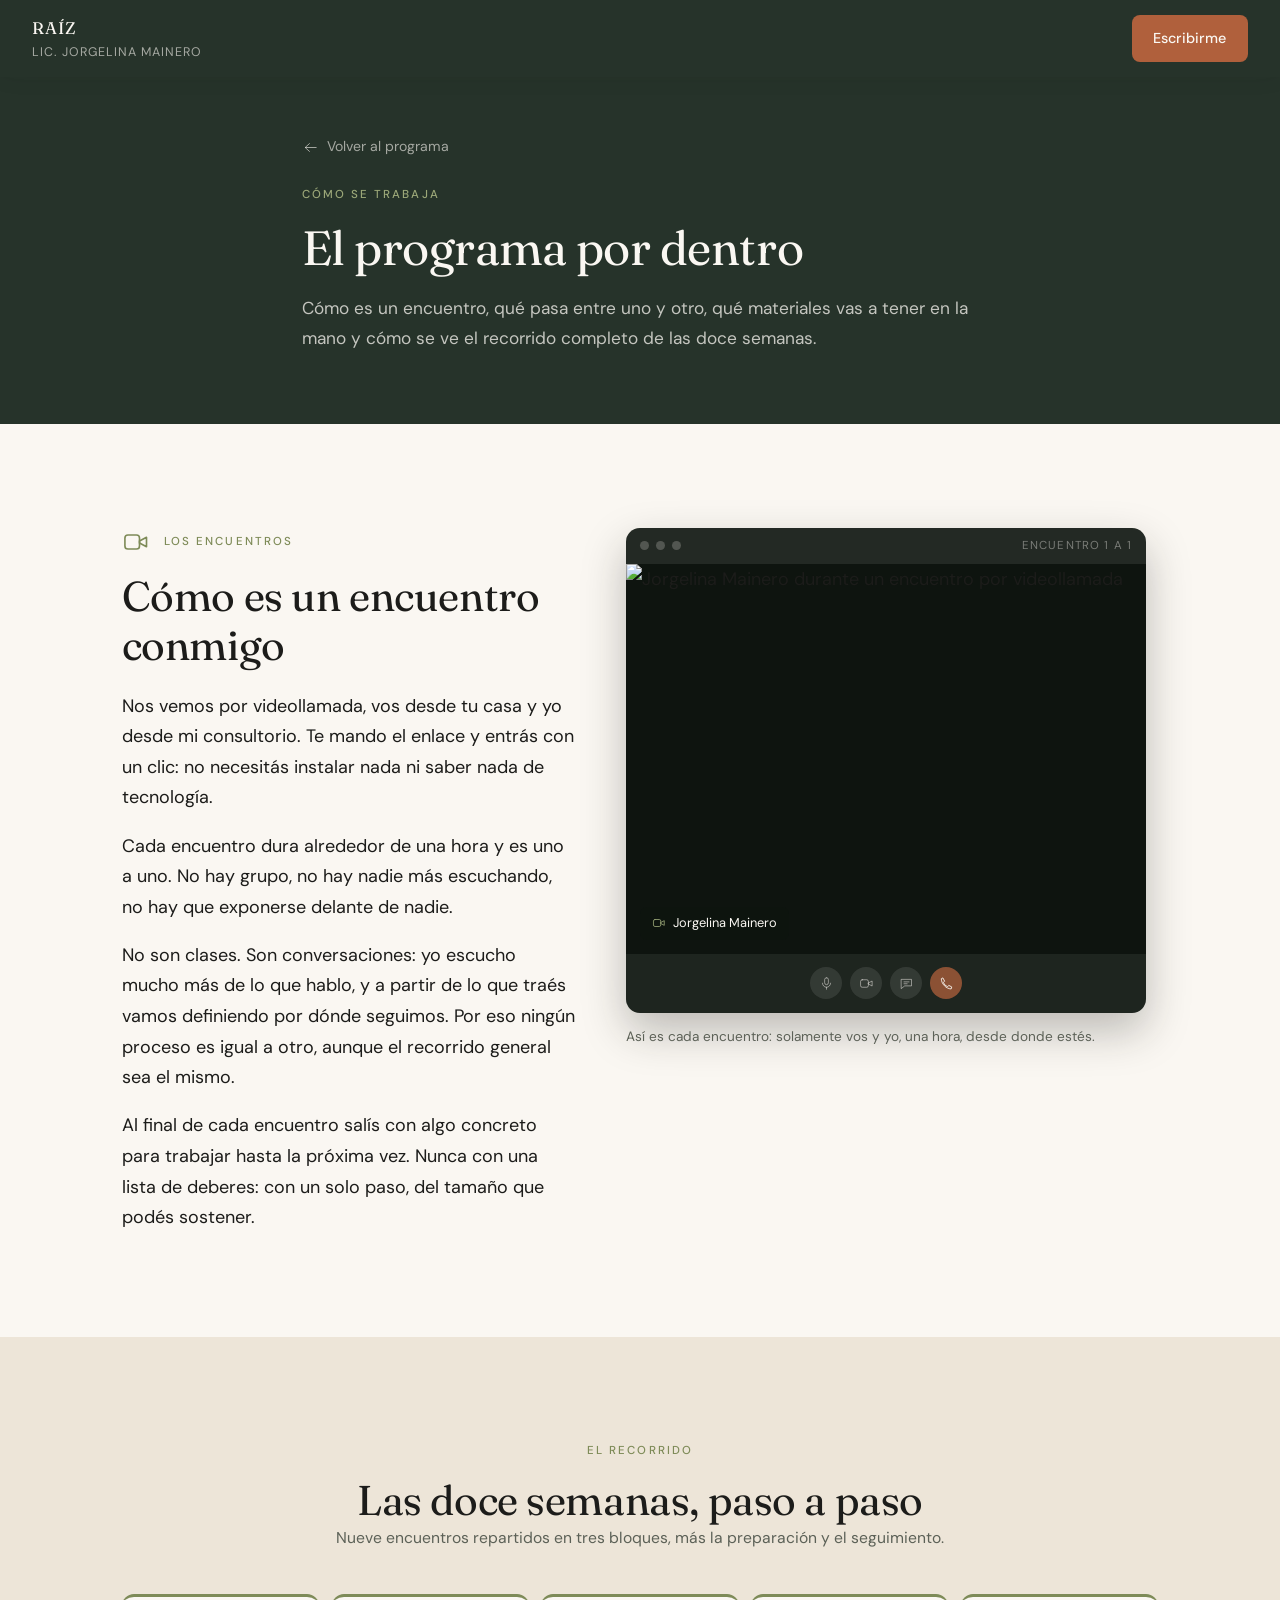
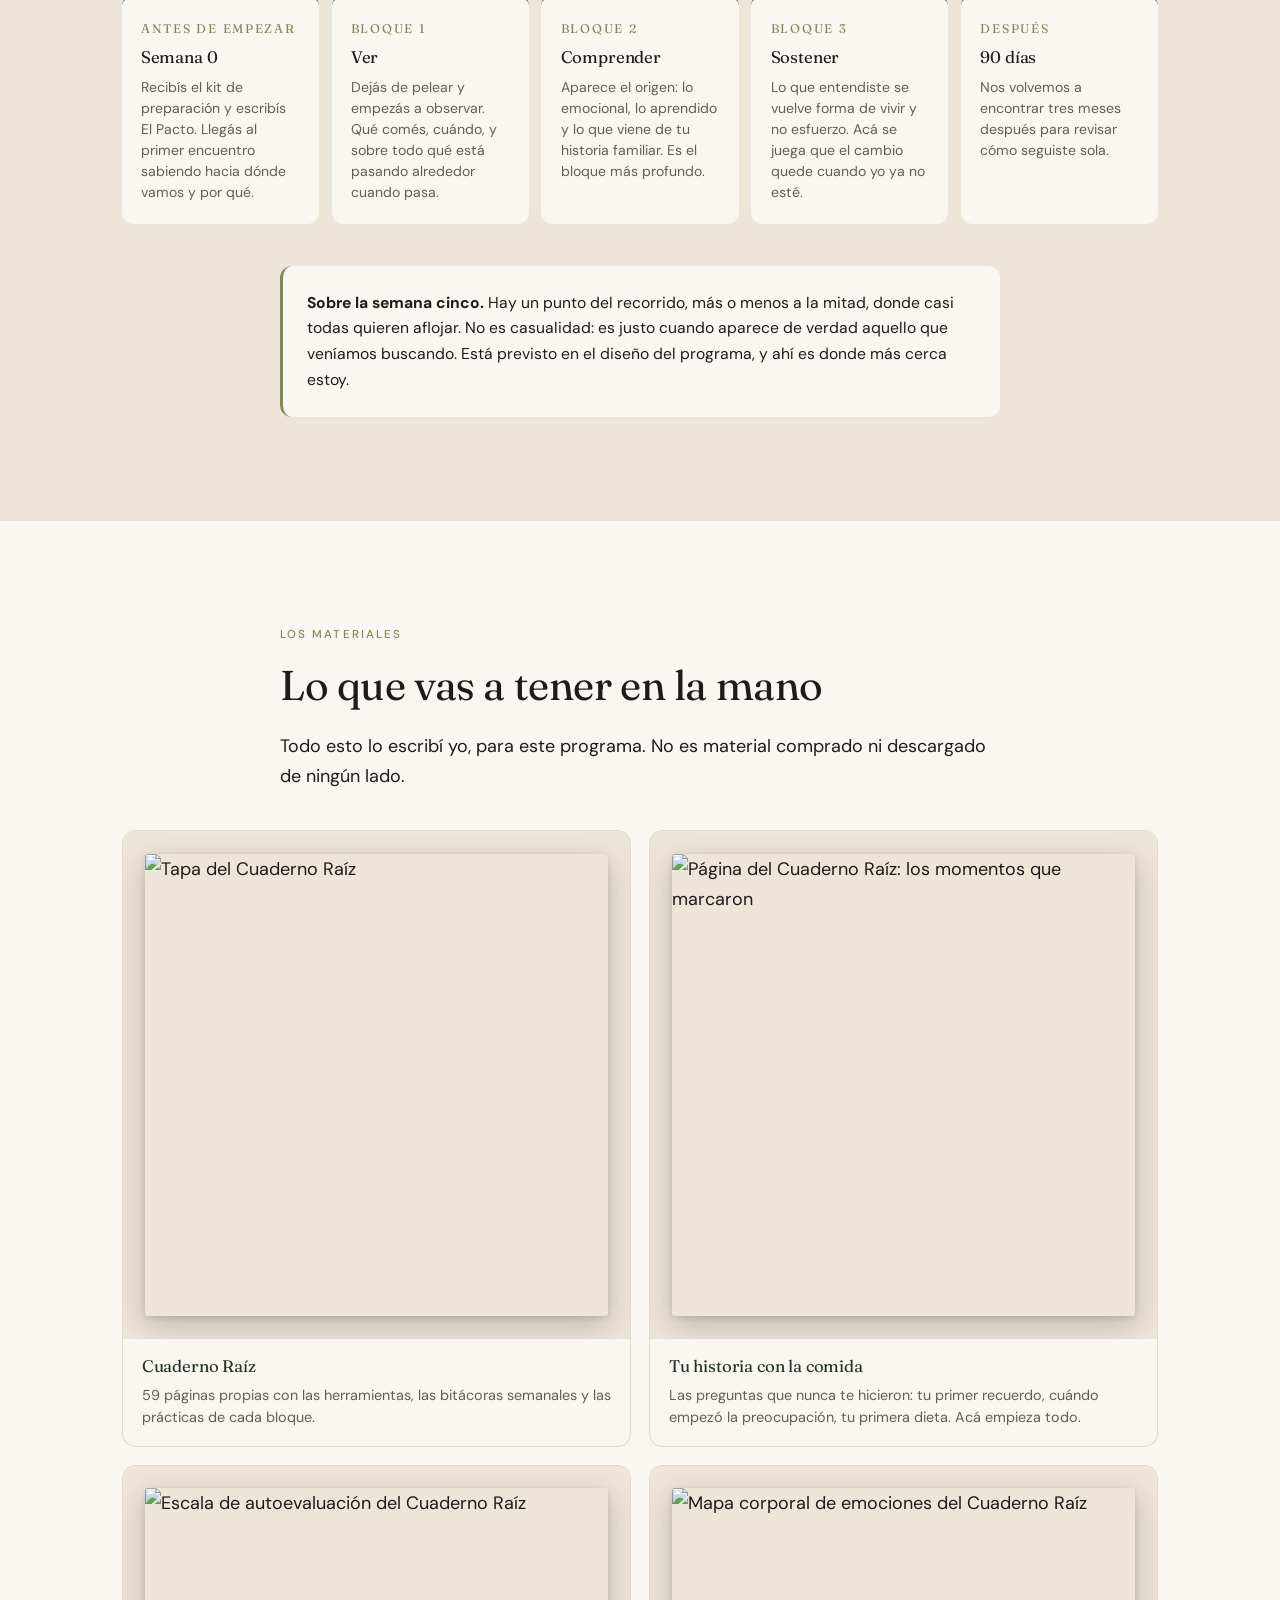
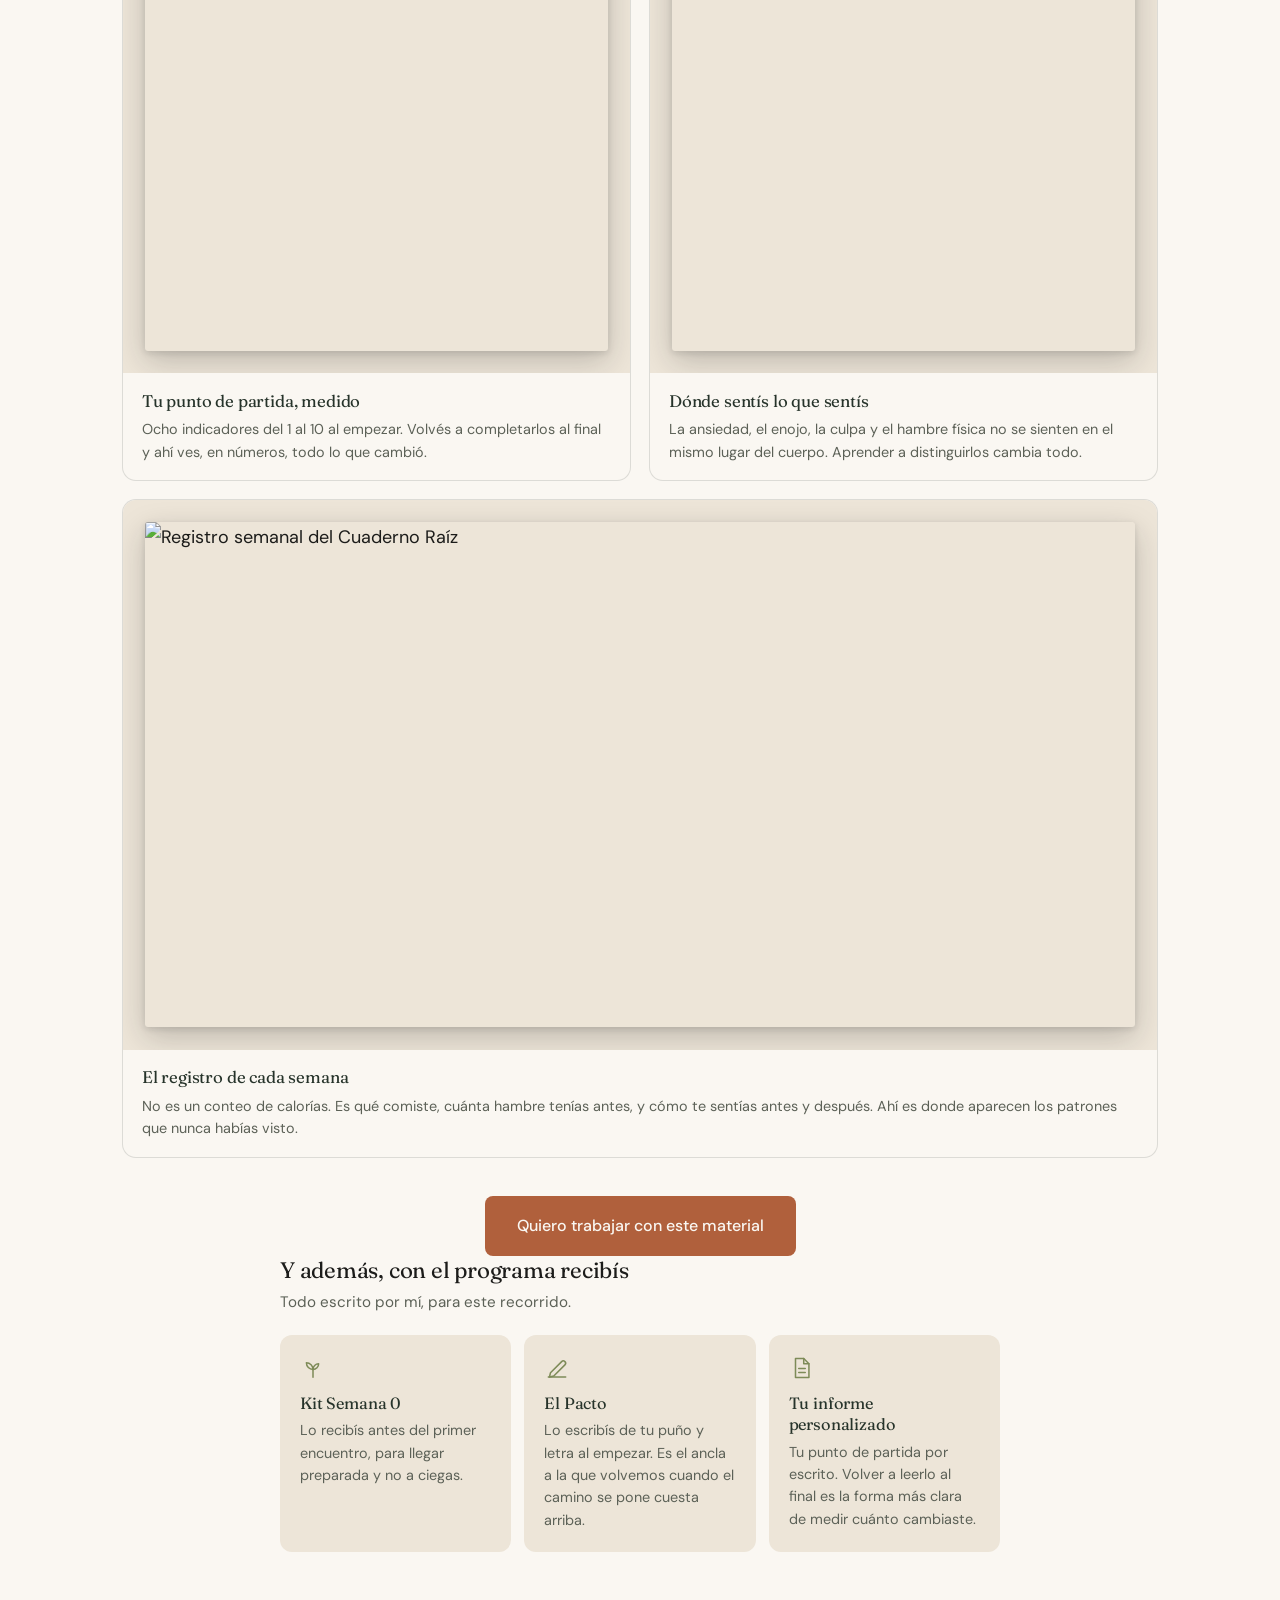
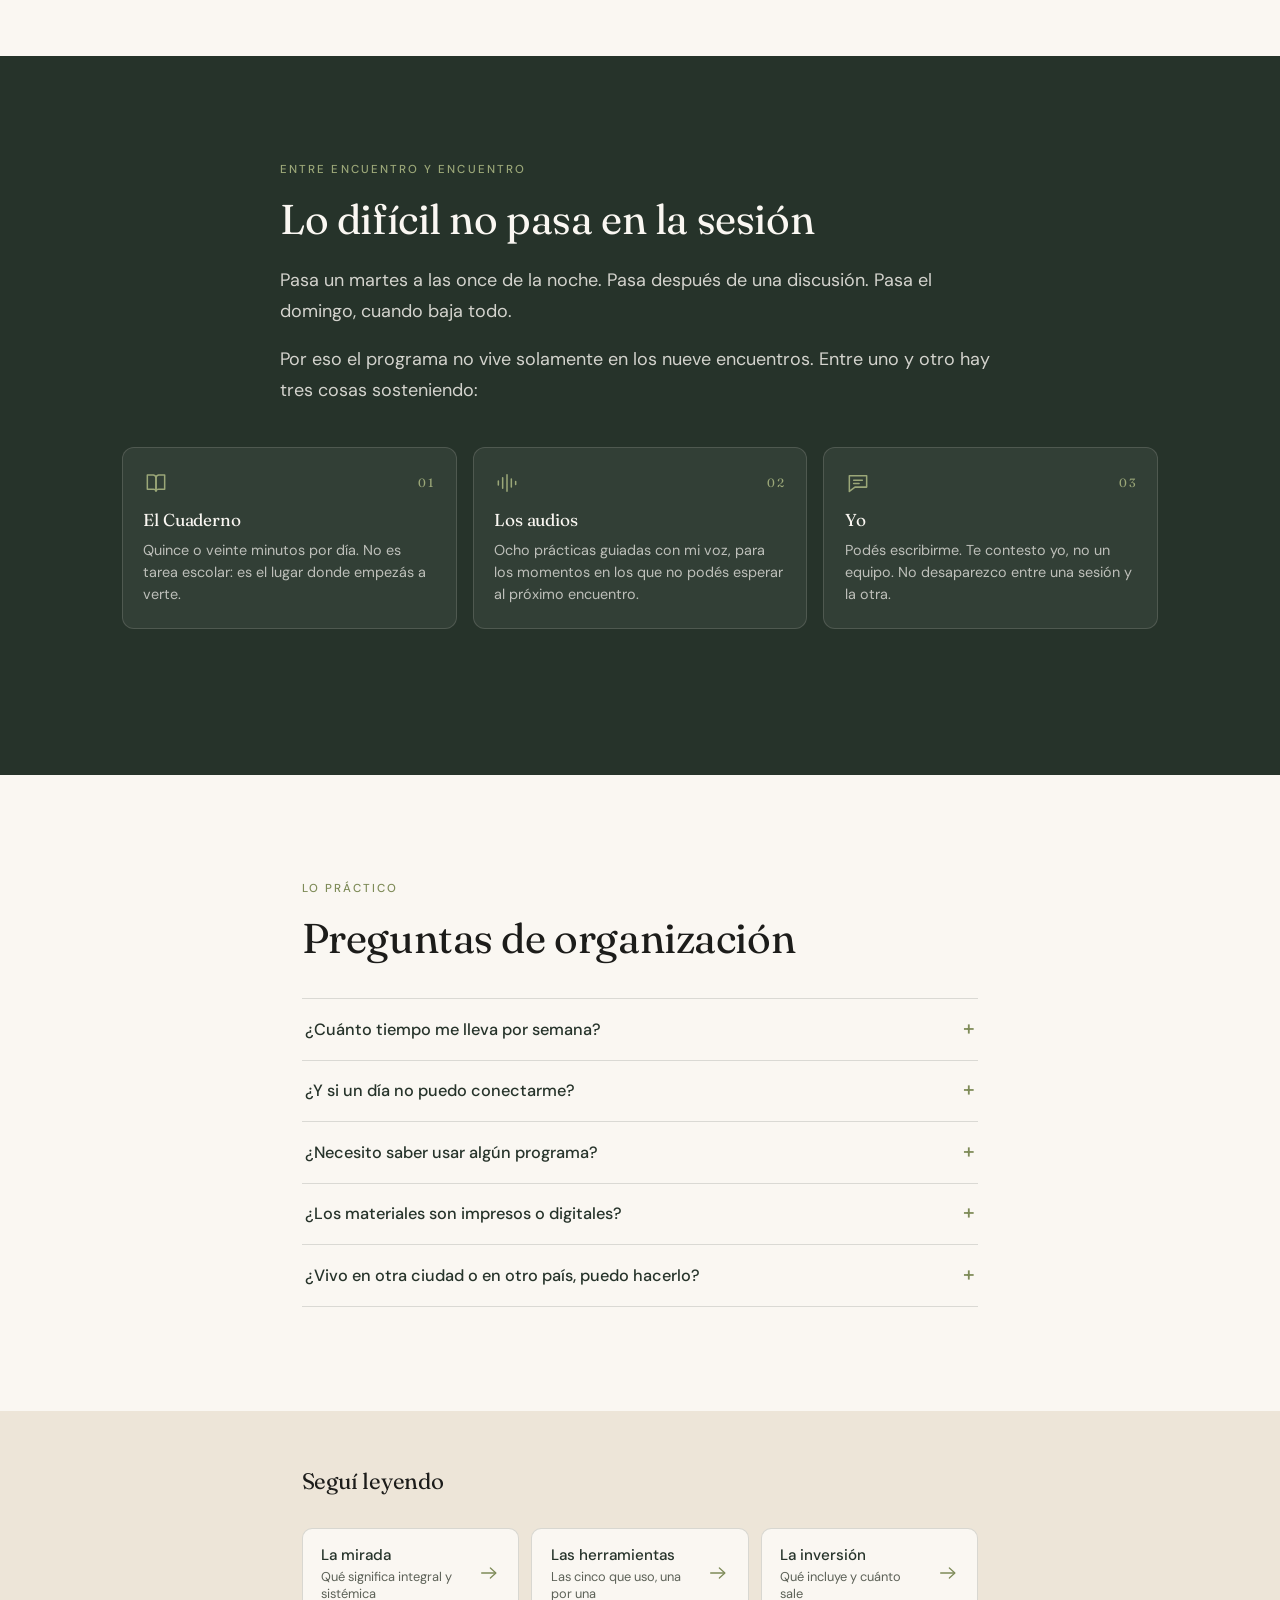
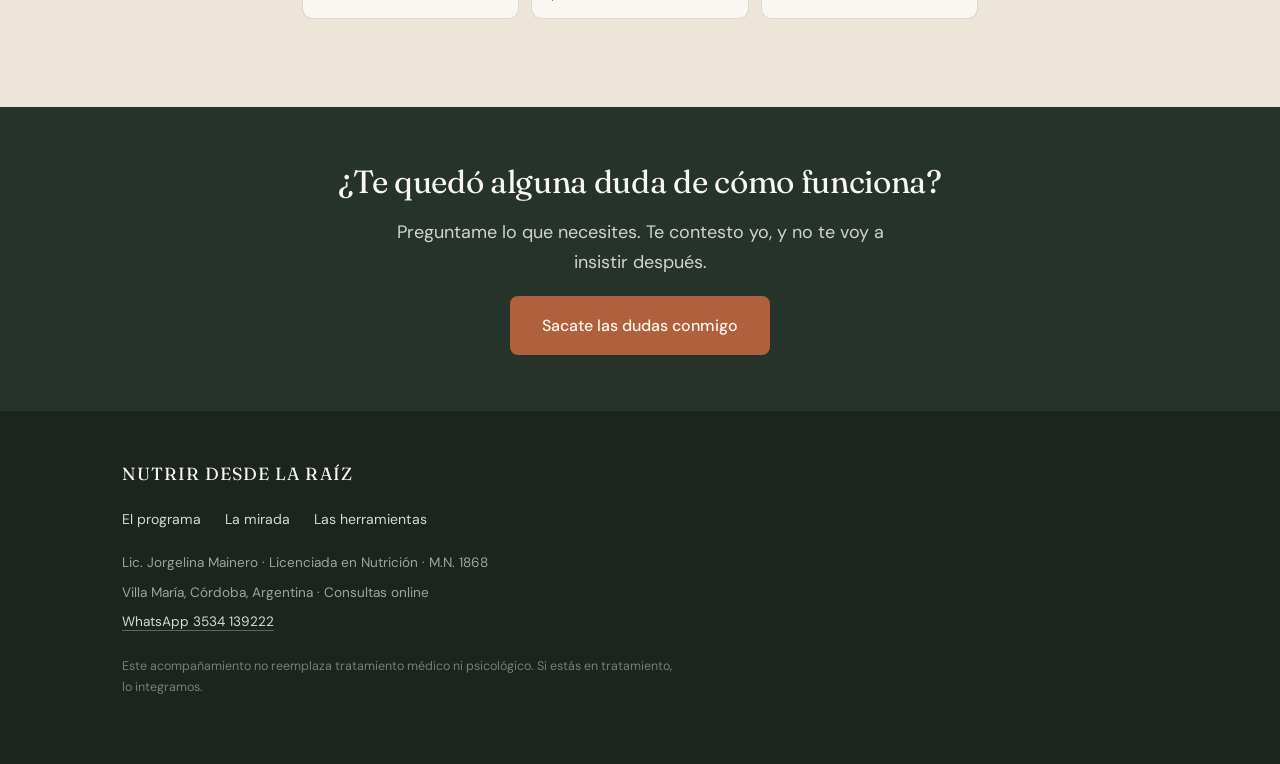
==== el-programa.html @ c506e62b "Sitio Nutrir desde la Raiz - paginas y estilos" ====
<!DOCTYPE html>
<html lang="es-AR">
<head>
<meta charset="UTF-8">
<meta name="viewport" content="width=device-width, initial-scale=1">
<title>Cómo es el programa por dentro — Nutrir desde la Raíz</title>
<meta name="description" content="Cómo es un encuentro, qué pasa entre sesión y sesión, los materiales que recibís y el recorrido completo de las 12 semanas.">
<link rel="preconnect" href="https://fonts.googleapis.com">
<link rel="preconnect" href="https://fonts.gstatic.com" crossorigin>
<link href="https://fonts.googleapis.com/css2?family=Fraunces:opsz,wght@9..144,300;9..144,400;9..144,500&family=DM+Sans:wght@400;500&display=swap" rel="stylesheet">
<link rel="stylesheet" href="estilos.css">
</head>
<body>

<svg width="0" height="0" style="position:absolute" aria-hidden="true" focusable="false"><defs>
<symbol id="i-arrow" viewBox="0 0 24 24"><path d="M4 12h15"/><path d="m13.5 6.5 6 5.5-6 5.5"/></symbol>
<symbol id="i-video" viewBox="0 0 24 24"><rect x="2.5" y="6" width="12.5" height="12" rx="2.6"/><path d="M15 11.2 21 8v8l-6-3.2z"/></symbol>
<symbol id="i-book" viewBox="0 0 24 24"><path d="M4 4.6h5.6a3 3 0 0 1 2.4 3v11.8a2.4 2.4 0 0 0-2.4-1.7H4z"/><path d="M20 4.6h-5.6a3 3 0 0 0-2.4 3v11.8a2.4 2.4 0 0 1 2.4-1.7H20z"/></symbol>
<symbol id="i-chat" viewBox="0 0 24 24"><path d="M4 5.4h16v10.4H9.2l-5.2 4z"/><path d="M8 9.4h8M8 12.4h5"/></symbol>
<symbol id="i-pen" viewBox="0 0 24 24"><path d="M4 20.4h16"/><path d="M6 16.4 16.3 6.1a2.1 2.1 0 0 1 3 3L9 19.4l-4 1z"/></symbol>
<symbol id="i-wave" viewBox="0 0 24 24"><path d="M4 10.2v3.6M8 7.2v9.6M12 4.4v15.2M16 8.4v7.2M20 10.6v2.8"/></symbol>
<symbol id="i-doc" viewBox="0 0 24 24"><path d="M6 3.2h7.6L18.4 8v12.8H6z"/><path d="M13.6 3.2V8h4.8"/><path d="M9 12.4h6M9 16.2h6"/></symbol>
<symbol id="i-sprout" viewBox="0 0 24 24"><path d="M12 20.5v-7.2"/><path d="M12 13.3c0-3.4-2.7-6.1-6.1-6.1 0 3.4 2.7 6.1 6.1 6.1z"/><path d="M12 13.3c0-2.9 2.3-5.2 5.2-5.2 0 2.9-2.3 5.2-5.2 5.2z"/></symbol>
<symbol id="i-clock" viewBox="0 0 24 24"><circle cx="12" cy="12" r="8.6"/><path d="M12 7.2V12l3.2 2.1"/></symbol>
<symbol id="i-mic" viewBox="0 0 24 24"><rect x="9" y="2.8" width="6" height="11" rx="3"/><path d="M5.5 11.5a6.5 6.5 0 0 0 13 0"/><path d="M12 18v3.2"/></symbol>
<symbol id="i-phone" viewBox="0 0 24 24"><path d="M6.5 3.6 9 8.4l-2.2 1.8a12 12 0 0 0 7 7l1.8-2.2 4.8 2.5-1 3.2c-8-.4-15.3-7.7-15.7-15.7z"/></symbol>
</defs></svg>

<div id="prog"></div>

<div id="bar">
  <div>
    <a class="bmark" href="index.html">Raíz</a>
    <div class="bsub">Lic. Jorgelina Mainero</div>
  </div>
  <a class="btn btn-sm" href="https://wa.me/5493534139222?text=Hola%20Jorgelina%21%20Estoy%20viendo%20c%C3%B3mo%20es%20el%20programa%20por%20dentro%20y%20quiero%20hablar%20con%20vos." target="_blank" rel="noopener">Escribirme</a>
</div>

<div class="phead">
  <div class="wrap narrow">
    <a class="volver" href="index.html"><svg class="ic"><use href="#i-arrow"/></svg>Volver al programa</a>
    <div class="eyebrow">Cómo se trabaja</div>
    <h1>El programa por dentro</h1>
    <p>Cómo es un encuentro, qué pasa entre uno y otro, qué materiales vas a tener en la mano y cómo se ve el recorrido completo de las doce semanas.</p>
  </div>
</div>

<section class="s-hueso">
  <div class="wrap">
    <div class="mgrid">
      <div class="rv">
        <div style="display:flex;gap:.9rem;align-items:center;margin-bottom:1rem">
          <svg class="ic" style="width:28px;height:28px;color:var(--oliva)"><use href="#i-video"/></svg>
          <div class="eyebrow" style="margin:0">Los encuentros</div>
        </div>
        <h2>Cómo es un encuentro conmigo</h2>
        <p style="margin-top:1.3rem">Nos vemos por videollamada, vos desde tu casa y yo desde mi consultorio. Te mando el enlace y entrás con un clic: no necesitás instalar nada ni saber nada de tecnología.</p>
        <p>Cada encuentro dura alrededor de una hora y es uno a uno. No hay grupo, no hay nadie más escuchando, no hay que exponerse delante de nadie.</p>
        <p>No son clases. Son conversaciones: yo escucho mucho más de lo que hablo, y a partir de lo que traés vamos definiendo por dónde seguimos. Por eso ningún proceso es igual a otro, aunque el recorrido general sea el mismo.</p>
        <p style="margin-bottom:0">Al final de cada encuentro salís con algo concreto para trabajar hasta la próxima vez. Nunca con una lista de deberes: con un solo paso, del tamaño que podés sostener.</p>
      </div>
      <div class="rv">
        <div class="vcall">
          <div class="tb"><i></i><i></i><i></i><b>Encuentro 1 a 1</b></div>
          <div class="scr">
            <img src="img/jorgelina-retrato.jpg" alt="Jorgelina Mainero durante un encuentro por videollamada">
            <span class="nm"><svg class="ic"><use href="#i-video"/></svg>Jorgelina Mainero</span>
          </div>
          <div class="ft">
            <span><svg class="ic"><use href="#i-mic"/></svg></span>
            <span><svg class="ic"><use href="#i-video"/></svg></span>
            <span><svg class="ic"><use href="#i-chat"/></svg></span>
            <span class="rojo"><svg class="ic"><use href="#i-phone"/></svg></span>
          </div>
        </div>
        <p class="vcaption">Así es cada encuentro: solamente vos y yo, una hora, desde donde estés.</p>
      </div>
    </div>
  </div>
</section>

<section class="s-arena">
  <div class="wrap">
    <div class="narrow rv" style="text-align:center">
      <div class="eyebrow">El recorrido</div>
      <h2>Las doce semanas, paso a paso</h2>
      <p style="font-size:.98rem;color:var(--gris)">Nueve encuentros repartidos en tres bloques, más la preparación y el seguimiento.</p>
    </div>
    <div class="tl rv">
      <div class="st" style="background:var(--hueso)"><div class="n">Antes de empezar</div><h3>Semana 0</h3><p>Recibís el kit de preparación y escribís El Pacto. Llegás al primer encuentro sabiendo hacia dónde vamos y por qué.</p></div>
      <div class="st" style="background:var(--hueso)"><div class="n">Bloque 1</div><h3>Ver</h3><p>Dejás de pelear y empezás a observar. Qué comés, cuándo, y sobre todo qué está pasando alrededor cuando pasa.</p></div>
      <div class="st" style="background:var(--hueso)"><div class="n">Bloque 2</div><h3>Comprender</h3><p>Aparece el origen: lo emocional, lo aprendido y lo que viene de tu historia familiar. Es el bloque más profundo.</p></div>
      <div class="st" style="background:var(--hueso)"><div class="n">Bloque 3</div><h3>Sostener</h3><p>Lo que entendiste se vuelve forma de vivir y no esfuerzo. Acá se juega que el cambio quede cuando yo ya no esté.</p></div>
      <div class="st" style="background:var(--hueso)"><div class="n">Después</div><h3>90 días</h3><p>Nos volvemos a encontrar tres meses después para revisar cómo seguiste sola.</p></div>
    </div>
    <div class="narrow rv" style="background:var(--hueso);border-radius:12px;padding:1.5rem;border-left:3px solid var(--oliva)">
      <p style="margin:0;font-size:.98rem;line-height:1.65"><strong>Sobre la semana cinco.</strong> Hay un punto del recorrido, más o menos a la mitad, donde casi todas quieren aflojar. No es casualidad: es justo cuando aparece de verdad aquello que veníamos buscando. Está previsto en el diseño del programa, y ahí es donde más cerca estoy.</p>
    </div>
  </div>
</section>

<section class="s-hueso">
  <div class="wrap">
    <div class="narrow rv">
      <div class="eyebrow">Los materiales</div>
      <h2>Lo que vas a tener en la mano</h2>
      <p style="margin-top:1.3rem">Todo esto lo escribí yo, para este programa. No es material comprado ni descargado de ningún lado.</p>
    </div>

    <div class="gal rv">
      <div class="gitem">
        <div class="fr">
          <img src="img/cuaderno-tapa.jpg" alt="Tapa del Cuaderno Raíz">
          <div class="ph">Foto pendiente<br><small>img/cuaderno-tapa.jpg</small></div>
        </div>
        <div class="tx"><h3>Cuaderno Raíz</h3><p>59 páginas propias con las herramientas, las bitácoras semanales y las prácticas de cada bloque.</p></div>
      </div>
      <div class="gitem">
        <div class="fr">
          <img src="img/cuaderno-interior.jpg" alt="Página del Cuaderno Raíz: los momentos que marcaron">
          <div class="ph">Foto pendiente<br><small>img/cuaderno-interior.jpg</small></div>
        </div>
        <div class="tx"><h3>Tu historia con la comida</h3><p>Las preguntas que nunca te hicieron: tu primer recuerdo, cuándo empezó la preocupación, tu primera dieta. Acá empieza todo.</p></div>
      </div>
      <div class="gitem">
        <div class="fr">
          <img src="img/escala.jpg" alt="Escala de autoevaluación del Cuaderno Raíz">
          <div class="ph">Foto pendiente<br><small>img/escala.jpg</small></div>
        </div>
        <div class="tx"><h3>Tu punto de partida, medido</h3><p>Ocho indicadores del 1 al 10 al empezar. Volvés a completarlos al final y ahí ves, en números, todo lo que cambió.</p></div>
      </div>
      <div class="gitem">
        <div class="fr">
          <img src="img/mapa-corporal.jpg" alt="Mapa corporal de emociones del Cuaderno Raíz">
          <div class="ph">Foto pendiente<br><small>img/mapa-corporal.jpg</small></div>
        </div>
        <div class="tx"><h3>Dónde sentís lo que sentís</h3><p>La ansiedad, el enojo, la culpa y el hambre física no se sienten en el mismo lugar del cuerpo. Aprender a distinguirlos cambia todo.</p></div>
      </div>
      <div class="gitem ancho">
        <div class="fr">
          <img src="img/registro-semanal.jpg" alt="Registro semanal del Cuaderno Raíz">
          <div class="ph">Foto pendiente<br><small>img/registro-semanal.jpg</small></div>
        </div>
        <div class="tx"><h3>El registro de cada semana</h3><p>No es un conteo de calorías. Es qué comiste, cuánta hambre tenías antes, y cómo te sentías antes y después. Ahí es donde aparecen los patrones que nunca habías visto.</p></div>
      </div>
    </div>

    <div class="narrow rv" style="text-align:center;margin-top:.5rem">
      <a class="btn" href="https://wa.me/5493534139222?text=Hola%20Jorgelina%21%20Vi%20los%20materiales%20del%20Cuaderno%20Ra%C3%ADz%20y%20me%20encantaron.%20Quiero%20saber%20c%C3%B3mo%20empezar%20el%20programa." target="_blank" rel="noopener">Quiero trabajar con este material</a>
    </div>

    <div class="narrow rv">
      <h3 style="margin-bottom:.3rem">Y además, con el programa recibís</h3>
      <p style="font-size:.95rem;color:var(--gris);margin-bottom:0">Todo escrito por mí, para este recorrido.</p>
      <div class="tira">
        <div class="it">
          <svg class="ic" style="width:26px;height:26px"><use href="#i-sprout"/></svg>
          <h3>Kit Semana 0</h3>
          <p>Lo recibís antes del primer encuentro, para llegar preparada y no a ciegas.</p>
        </div>
        <div class="it">
          <svg class="ic" style="width:26px;height:26px"><use href="#i-pen"/></svg>
          <h3>El Pacto</h3>
          <p>Lo escribís de tu puño y letra al empezar. Es el ancla a la que volvemos cuando el camino se pone cuesta arriba.</p>
        </div>
        <div class="it">
          <svg class="ic" style="width:26px;height:26px"><use href="#i-doc"/></svg>
          <h3>Tu informe personalizado</h3>
          <p>Tu punto de partida por escrito. Volver a leerlo al final es la forma más clara de medir cuánto cambiaste.</p>
        </div>
      </div>
    </div>
  </div>
</section>

<section class="s-verde">
  <div class="wrap">
    <div class="narrow rv">
      <div class="eyebrow">Entre encuentro y encuentro</div>
      <h2>Lo difícil no pasa en la sesión</h2>
      <p style="margin-top:1.3rem">Pasa un martes a las once de la noche. Pasa después de una discusión. Pasa el domingo, cuando baja todo.</p>
      <p>Por eso el programa no vive solamente en los nueve encuentros. Entre uno y otro hay tres cosas sosteniendo:</p>
    </div>
    <div class="cards rv" style="grid-template-columns:repeat(auto-fit,minmax(240px,1fr))">
      <div class="card"><div class="k"><svg class="ic"><use href="#i-book"/></svg>01</div><h3>El Cuaderno</h3><p>Quince o veinte minutos por día. No es tarea escolar: es el lugar donde empezás a verte.</p></div>
      <div class="card"><div class="k"><svg class="ic"><use href="#i-wave"/></svg>02</div><h3>Los audios</h3><p>Ocho prácticas guiadas con mi voz, para los momentos en los que no podés esperar al próximo encuentro.</p></div>
      <div class="card"><div class="k"><svg class="ic"><use href="#i-chat"/></svg>03</div><h3>Yo</h3><p>Podés escribirme. Te contesto yo, no un equipo. No desaparezco entre una sesión y la otra.</p></div>
    </div>
  </div>
</section>

<section class="s-hueso">
  <div class="wrap narrow rv">
    <div class="eyebrow">Lo práctico</div>
    <h2>Preguntas de organización</h2>
    <div class="faq">
      <details><summary>¿Cuánto tiempo me lleva por semana?</summary><div class="ans"><p>Un encuentro de aproximadamente una hora, y entre quince y veinte minutos por día con el Cuaderno. Es menos tiempo del que hoy pasás pensando en comida.</p></div></details>
      <details><summary>¿Y si un día no puedo conectarme?</summary><div class="ans"><p>Lo reprogramamos. Trabajo con pocas personas justamente para poder tener esa flexibilidad.</p></div></details>
      <details><summary>¿Necesito saber usar algún programa?</summary><div class="ans"><p>No. Te mando un enlace y entrás con un clic, desde la computadora o desde el teléfono.</p></div></details>
      <details><summary>¿Los materiales son impresos o digitales?</summary><div class="ans"><p>Digitales, para que los tengas al instante y puedas imprimir lo que quieras escribir a mano. Muchas eligen imprimir el Cuaderno completo.</p></div></details>
      <details><summary>¿Vivo en otra ciudad o en otro país, puedo hacerlo?</summary><div class="ans"><p>Sí. Todo el programa es online y coordinamos los horarios según tu franja horaria.</p></div></details>
    </div>
  </div>
</section>

<section class="s-arena" style="padding-top:3.5rem;padding-bottom:3.5rem">
  <div class="wrap narrow rv">
    <h3 style="margin-bottom:1.2rem">Seguí leyendo</h3>
    <div class="mas">
      <a href="metodologia.html"><span class="tx">La mirada<em>Qué significa integral y sistémica</em></span><svg class="ic"><use href="#i-arrow"/></svg></a>
      <a href="herramientas.html"><span class="tx">Las herramientas<em>Las cinco que uso, una por una</em></span><svg class="ic"><use href="#i-arrow"/></svg></a>
      <a href="index.html#inversion"><span class="tx">La inversión<em>Qué incluye y cuánto sale</em></span><svg class="ic"><use href="#i-arrow"/></svg></a>
    </div>
  </div>
</section>

<section class="s-verde" style="padding-top:3.5rem;padding-bottom:3.5rem">
  <div class="wrap narrow rv" style="text-align:center">
    <h2 style="font-size:clamp(1.4rem,3.6vw,2rem)">¿Te quedó alguna duda de cómo funciona?</h2>
    <p style="margin-top:1rem;max-width:520px;margin-left:auto;margin-right:auto">Preguntame lo que necesites. Te contesto yo, y no te voy a insistir después.</p>
    <a class="btn" href="https://wa.me/5493534139222?text=Hola%20Jorgelina%21%20Vi%20c%C3%B3mo%20es%20el%20programa%20por%20dentro%20y%20me%20qued%C3%B3%20una%20duda%20sobre%20c%C3%B3mo%20funciona." target="_blank" rel="noopener">Sacate las dudas conmigo</a>
  </div>
</section>

<footer>
  <div class="wrap">
    <div class="fm">Nutrir desde la Raíz</div>
    <div class="fnav">
      <a href="index.html">El programa</a>
      <a href="metodologia.html">La mirada</a>
      <a href="herramientas.html">Las herramientas</a>
    </div>
    <p style="margin-bottom:.4rem">Lic. Jorgelina Mainero · Licenciada en Nutrición · M.N. 1868</p>
    <p style="margin-bottom:.4rem">Villa María, Córdoba, Argentina · Consultas online</p>
    <p><a href="https://wa.me/5493534139222?text=Hola%20Jorgelina%21%20Te%20escribo%20desde%20la%20p%C3%A1gina%20donde%20explic%C3%A1s%20c%C3%B3mo%20es%20el%20programa." target="_blank" rel="noopener">WhatsApp 3534 139222</a></p>
    <p class="legal">Este acompañamiento no reemplaza tratamiento médico ni psicológico. Si estás en tratamiento, lo integramos.</p>
  </div>
</footer>

<script src="comun.js"></script>
</body>
</html>
---- estilos.css ----
:root{
  --verde:#26332A; --verde-2:#1B241D; --oliva:#7E8B58; --oliva-claro:#9BA778;
  --hueso:#FAF7F2; --arena:#EDE5D8; --terra:#B0603C; --terra-h:#9A5233;
  --tinta:#1C1C1A; --gris:#5C6157;
  --serif:'Fraunces',Georgia,serif; --sans:'DM Sans',system-ui,-apple-system,sans-serif;
  --max:1080px;
}
*{box-sizing:border-box;margin:0;padding:0}
html{scroll-behavior:smooth;-webkit-text-size-adjust:100%;overflow-x:hidden}
body{font-family:var(--sans);background:var(--hueso);color:var(--tinta);font-size:18px;line-height:1.7;-webkit-font-smoothing:antialiased;overflow-x:hidden}
img{max-width:100%;display:block}
h1,h2,h3{font-family:var(--serif);font-weight:400;line-height:1.18;letter-spacing:-0.01em}
h1{font-size:clamp(2rem,6.2vw,3.4rem)}
h2{font-size:clamp(1.65rem,4.6vw,2.6rem)}
h3{font-size:clamp(1.15rem,2.4vw,1.4rem);line-height:1.3}
p{margin-bottom:1.1rem}
a{color:inherit}
.ic{width:22px;height:22px;stroke:currentColor;fill:none;stroke-width:1.4;stroke-linecap:round;stroke-linejoin:round;display:block;flex:0 0 auto}
.ic-fill{fill:currentColor;stroke:none}

#prog{position:fixed;top:0;left:0;height:3px;width:0;background:var(--oliva);z-index:200;transition:width .1s linear}

#bar{position:fixed;z-index:150;background:var(--verde);color:var(--hueso);width:100%;left:0;display:flex;align-items:center;justify-content:space-between;gap:1rem;padding:.7rem 1.1rem;box-shadow:0 -6px 24px rgba(28,28,26,.14)}
#bar .bmark{font-family:var(--serif);font-size:1.05rem;letter-spacing:.06em;text-transform:uppercase;text-decoration:none;display:block}
#bar .bsub{display:none;font-size:.78rem;color:rgba(250,247,242,.6);letter-spacing:.08em;text-transform:uppercase}
@media(max-width:719px){#bar{bottom:0;top:auto;padding-bottom:calc(.7rem + env(safe-area-inset-bottom,0px))}#bar .bmark{font-size:.95rem}}
@media(min-width:720px){#bar{top:0;bottom:auto;padding:.85rem 2rem}#bar .bsub{display:block}body{padding-top:60px}}

[id]{scroll-margin-top:84px}
.wrap{max-width:var(--max);margin:0 auto;padding:0 1.35rem}
.narrow{max-width:720px;margin:0 auto}
section{padding:4.5rem 0}
@media(min-width:720px){section{padding:6.5rem 0}}
.s-hueso{background:var(--hueso)}
.s-arena{background:var(--arena)}
.s-verde{background:var(--verde);color:var(--hueso)}
.s-verde h2,.s-verde h3{color:var(--hueso)}
.s-verde p{color:rgba(250,247,242,.82)}

.eyebrow{font-size:.72rem;letter-spacing:.18em;text-transform:uppercase;color:var(--oliva);font-weight:500;margin-bottom:1rem}
.s-verde .eyebrow{color:var(--oliva-claro)}
.lead{font-size:1.12rem;color:var(--gris)}
.s-verde .lead{color:rgba(250,247,242,.78)}

.btn{display:inline-block;background:var(--terra);color:var(--hueso);padding:1rem 2rem;border-radius:8px;text-decoration:none;font-weight:500;font-size:1rem;transition:background .2s,transform .15s;border:none;cursor:pointer;text-align:center}
.btn:hover{background:var(--terra-h);transform:translateY(-1px)}
.btn-sm{padding:.72rem 1.35rem;font-size:.9rem}
.btn-ghost{background:transparent;color:var(--tinta);border:1px solid rgba(28,28,26,.28)}
.btn-ghost:hover{background:rgba(28,28,26,.05);color:var(--tinta)}
.s-verde .btn-ghost{color:var(--hueso);border-color:rgba(250,247,242,.4)}
.s-verde .btn-ghost:hover{background:rgba(250,247,242,.08);color:var(--hueso)}
.micro{font-size:.85rem;color:var(--gris);margin-top:.75rem}
.s-verde .micro{color:rgba(250,247,242,.6)}
.tlink{display:inline-block;color:var(--terra);text-decoration:none;border-bottom:1px solid rgba(176,96,60,.35);padding-bottom:2px;font-size:1rem;transition:border-color .2s}
.tlink:hover{border-color:var(--terra)}

/* enlaces a paginas internas */
.mas{display:grid;gap:.75rem;margin:2rem 0}
@media(min-width:720px){.mas{grid-template-columns:repeat(3,1fr)}}
.mas a{display:flex;align-items:center;justify-content:space-between;gap:1rem;text-decoration:none;background:var(--hueso);border:1px solid rgba(38,51,42,.16);border-radius:10px;padding:1rem 1.15rem;transition:border-color .2s,transform .15s}
.mas a:hover{border-color:var(--oliva);transform:translateY(-2px)}
.mas a .tx{font-size:.95rem;line-height:1.35;color:var(--verde);font-weight:500}
.mas a .tx em{display:block;font-style:normal;font-size:.8rem;color:var(--gris);font-weight:400;margin-top:.15rem}
.mas a .ic{color:var(--oliva)}
.s-verde .mas a{background:rgba(250,247,242,.06);border-color:rgba(250,247,242,.18)}
.s-verde .mas a .tx{color:var(--hueso)}
.s-verde .mas a .tx em{color:rgba(250,247,242,.55)}
.s-verde .mas a:hover{border-color:var(--oliva-claro)}

.volver{display:inline-flex;align-items:center;gap:.5rem;text-decoration:none;font-size:.88rem;color:var(--gris);margin-bottom:1.6rem;transition:color .2s}
.volver:hover{color:var(--terra)}
.volver .ic{width:17px;height:17px;transform:rotate(180deg)}

/* hero */
#hero{padding-top:3.2rem;background:var(--hueso)}
@media(min-width:720px){#hero{padding-top:5.5rem}}
.hgrid{display:grid;gap:2.4rem;align-items:center}
@media(min-width:860px){.hgrid{grid-template-columns:1.05fr .95fr;gap:3.5rem}}
.hphoto{border-radius:14px;overflow:hidden;background:var(--arena)}
.creds{display:flex;flex-wrap:wrap;gap:.5rem 1.4rem;margin-top:2.2rem;padding-top:1.3rem;border-top:1px solid rgba(38,51,42,.14);font-size:.83rem;color:var(--gris)}
.audio{display:flex;align-items:center;gap:.85rem;background:var(--arena);border:1px solid rgba(38,51,42,.12);border-radius:10px;padding:.8rem 1rem;margin-top:1.6rem;cursor:pointer;max-width:400px;transition:border-color .2s}
.audio:hover{border-color:rgba(38,51,42,.3)}
.audio .ico{width:34px;height:34px;border-radius:50%;background:var(--verde);color:var(--hueso);display:flex;align-items:center;justify-content:center;flex:0 0 34px}
.audio span{font-size:.88rem;color:var(--verde);line-height:1.4}

/* cabecera de pagina interna */
.phead{background:var(--verde);color:var(--hueso);padding:2.6rem 0 3.2rem}
@media(min-width:720px){.phead{padding:3.6rem 0 4.4rem}}
.phead .volver{color:rgba(250,247,242,.6)}
.phead .volver:hover{color:var(--oliva-claro)}
.phead h1{color:var(--hueso);font-size:clamp(1.9rem,5.4vw,3rem)}
.phead p{color:rgba(250,247,242,.75);margin-top:1.1rem;margin-bottom:0;font-size:1.08rem}
.phead .eyebrow{color:var(--oliva-claro)}

.check{list-style:none;display:grid;gap:.9rem;margin:2.2rem 0}
.check li{display:flex;gap:.9rem;align-items:flex-start;background:var(--hueso);border-radius:10px;padding:1.05rem 1.2rem;font-size:1.02rem;line-height:1.55}
.check .dot{flex:0 0 20px;height:20px;width:20px;border-radius:5px;border:1.5px solid var(--oliva);margin-top:.22rem}
@media(min-width:720px){.check{grid-template-columns:1fr 1fr;gap:1rem}}

.quote{font-family:var(--serif);font-size:clamp(1.4rem,3.4vw,2rem);line-height:1.32;color:var(--hueso);border-left:2px solid var(--oliva);padding-left:1.5rem;margin:2.5rem 0}
.s-hueso .quote,.s-arena .quote{color:var(--verde)}

.cmp{display:grid;border:1px solid rgba(38,51,42,.16);border-radius:12px;overflow:hidden;margin:2.2rem auto;background:var(--hueso)}
.cmp .row{display:grid;grid-template-columns:1fr 1fr;border-bottom:1px solid rgba(38,51,42,.12)}
.cmp .row:last-child{border-bottom:none}
.cmp .c{padding:1rem 1.1rem;font-size:.95rem;line-height:1.5}
.cmp .c:first-child{color:var(--gris);border-right:1px solid rgba(38,51,42,.12)}
.cmp .c:last-child{color:var(--verde);font-weight:500;background:rgba(126,139,88,.07)}
.cmp .head .c{font-family:var(--serif);font-size:.95rem;letter-spacing:.06em;text-transform:uppercase;background:var(--verde);color:var(--hueso);font-weight:400}
.cmp .head .c:last-child{background:var(--verde);color:var(--oliva-claro)}

/* antes / despues */
.ad{display:grid;gap:.7rem;margin:2.4rem auto}
.ad .p{display:grid;grid-template-columns:1fr 30px 1fr;align-items:center;gap:.5rem;background:var(--hueso);border-radius:10px;padding:.95rem 1rem;border:1px solid rgba(38,51,42,.1)}
.ad .p .x{font-size:.95rem;line-height:1.45;color:var(--gris)}
.ad .p .y{font-size:.95rem;line-height:1.45;color:var(--verde);font-weight:500}
.ad .p .ar{display:flex;justify-content:center;color:var(--oliva)}
.ad .hd{display:grid;grid-template-columns:1fr 30px 1fr;gap:.5rem;padding:0 1rem;font-size:.72rem;letter-spacing:.16em;text-transform:uppercase;color:var(--oliva)}
.ad .hd span:last-child{color:var(--verde)}

/* capas */
.capas{margin:2.4rem auto;max-width:560px}
.capa{border-radius:10px;padding:1.05rem 1.2rem;margin-bottom:.45rem;border-left:3px solid}
.capa .t{font-size:.72rem;letter-spacing:.16em;text-transform:uppercase;margin-bottom:.3rem}
.capa .d{font-size:.97rem;line-height:1.5}
.capa .w{font-size:.82rem;margin-top:.45rem;font-style:italic}
.c1{background:rgba(250,247,242,.07);border-color:rgba(250,247,242,.3)}
.c1 .t{color:rgba(250,247,242,.55)}.c1 .d{color:rgba(250,247,242,.8)}.c1 .w{color:rgba(250,247,242,.45)}
.c2{background:rgba(126,139,88,.16);border-color:var(--oliva)}
.c2 .t{color:var(--oliva-claro)}.c2 .d{color:rgba(250,247,242,.88)}
.c3{background:rgba(126,139,88,.3);border-color:var(--oliva-claro)}
.c3 .t{color:var(--oliva-claro)}.c3 .d{color:var(--hueso);font-weight:500}.c3 .w{color:var(--oliva-claro)}
.capaflecha{display:flex;justify-content:center;color:rgba(250,247,242,.3);margin:.15rem 0 .6rem}
/* variante clara para paginas internas */
.capas-luz .c1{background:rgba(28,28,26,.05);border-color:rgba(28,28,26,.2)}
.capas-luz .c1 .t{color:var(--gris)}.capas-luz .c1 .d{color:var(--gris)}.capas-luz .c1 .w{color:var(--gris)}
.capas-luz .c2{background:rgba(126,139,88,.15);border-color:var(--oliva)}
.capas-luz .c2 .t{color:var(--oliva)}.capas-luz .c2 .d{color:var(--tinta)}
.capas-luz .c3{background:var(--verde);border-color:var(--oliva-claro)}
.capas-luz .c3 .t{color:var(--oliva-claro)}.capas-luz .c3 .d{color:var(--hueso)}.capas-luz .c3 .w{color:var(--oliva-claro)}
.capas-luz .capaflecha{color:rgba(28,28,26,.25)}

/* timeline */
.tl{display:grid;gap:1rem;margin:2.6rem 0}
@media(min-width:820px){.tl{grid-template-columns:repeat(5,1fr);gap:.8rem}}
.tl .st{background:var(--arena);border-radius:12px;padding:1.3rem 1.2rem;border-top:3px solid var(--oliva)}
.tl .st .n{font-family:var(--serif);font-size:.78rem;letter-spacing:.14em;text-transform:uppercase;color:var(--oliva);margin-bottom:.5rem}
.tl .st h3{font-size:1.05rem;margin-bottom:.5rem}
.tl .st p{font-size:.88rem;line-height:1.5;color:var(--gris);margin:0}

/* cards */
.cards{display:grid;gap:1rem;margin:2.6rem 0}
@media(min-width:640px){.cards{grid-template-columns:1fr 1fr}}
@media(min-width:900px){.cards{grid-template-columns:repeat(3,1fr)}}
.card{background:rgba(250,247,242,.06);border:1px solid rgba(250,247,242,.14);border-radius:12px;padding:1.4rem 1.3rem}
.card .k{display:flex;align-items:center;justify-content:space-between;gap:1rem;font-family:var(--serif);font-size:.75rem;letter-spacing:.14em;text-transform:uppercase;color:var(--oliva-claro);margin-bottom:.8rem}
.card .k .ic{width:26px;height:26px;color:var(--oliva-claro)}
.card h3{font-size:1.08rem;margin-bottom:.45rem;color:var(--hueso)}
.card p{font-size:.9rem;line-height:1.55;color:rgba(250,247,242,.7);margin:0}
.card-luz{background:var(--hueso);border-color:rgba(38,51,42,.14)}
.card-luz .k,.card-luz .k .ic{color:var(--oliva)}
.card-luz h3{color:var(--verde)}
.card-luz p{color:var(--gris)}

/* metodo */
.mgrid{display:grid;gap:2.4rem;align-items:start}
@media(min-width:880px){.mgrid{grid-template-columns:.92fr 1.08fr;gap:3.2rem}}
.mphoto{border-radius:14px;overflow:hidden;background:var(--arena)}
.tools{display:grid;gap:.75rem;margin:1.8rem 0}
.tool{background:var(--arena);border-radius:10px;padding:1rem 1.15rem;display:flex;gap:.9rem;align-items:flex-start}
.tool .ic{color:var(--oliva);margin-top:.15rem}
.tool strong{display:block;font-family:var(--serif);font-size:1.02rem;font-weight:500;margin-bottom:.2rem;color:var(--verde)}
.tool span{font-size:.9rem;color:var(--gris);line-height:1.5;display:block}

/* herramienta extendida */
.herr{background:var(--hueso);border:1px solid rgba(38,51,42,.14);border-radius:14px;padding:1.7rem 1.6rem;margin-bottom:1.1rem}
.herr .top{display:flex;gap:1rem;align-items:flex-start;margin-bottom:1rem}
.herr .top .ic{width:30px;height:30px;color:var(--oliva);margin-top:.15rem}
.herr h3{color:var(--verde);margin-bottom:.2rem}
.herr .sub{font-size:.82rem;letter-spacing:.12em;text-transform:uppercase;color:var(--oliva)}
.herr p{font-size:.98rem;line-height:1.65;color:var(--gris)}
.herr p:last-child{margin-bottom:0}
.herr .en{background:var(--arena);border-radius:8px;padding:.85rem 1rem;font-size:.9rem;line-height:1.55;color:var(--verde);margin-top:1rem}
.herr .en b{font-weight:500}

/* galeria de materiales */
.gal{display:grid;gap:1.1rem;margin:2.4rem 0}
@media(min-width:640px){.gal{grid-template-columns:1fr 1fr}}
.gitem{background:var(--hueso);border:1px solid rgba(38,51,42,.14);border-radius:14px;overflow:hidden}
.gitem .fr{background:var(--arena);aspect-ratio:1/1;display:flex;align-items:center;justify-content:center;overflow:hidden;padding:1.4rem}
.gitem .fr img{width:100%;height:100%;object-fit:contain;border-radius:3px;box-shadow:0 10px 30px rgba(28,28,26,.22),0 2px 6px rgba(28,28,26,.12)}
@media(min-width:640px){.gitem.ancho{grid-column:1/-1}.gitem.ancho .fr{aspect-ratio:16/8.5}}

/* ventana de videollamada */
.vcall{background:#151C16;border-radius:14px;overflow:hidden;box-shadow:0 18px 44px rgba(28,28,26,.28);max-width:520px}
.vcall .tb{height:36px;display:flex;align-items:center;gap:7px;padding:0 14px;background:rgba(250,247,242,.06)}
.vcall .tb i{width:9px;height:9px;border-radius:50%;background:rgba(250,247,242,.22);display:block}
.vcall .tb b{margin-left:auto;font-size:.72rem;font-weight:400;letter-spacing:.1em;text-transform:uppercase;color:rgba(250,247,242,.4)}
.vcall .scr{position:relative;aspect-ratio:4/3;background:#0E140F}
.vcall .scr img{width:100%;height:100%;object-fit:cover;object-position:center 22%}
.vcall .nm{position:absolute;left:14px;bottom:14px;background:rgba(14,20,15,.7);color:#FAF7F2;font-size:.8rem;padding:.35rem .75rem;border-radius:7px;display:flex;gap:.45rem;align-items:center}
.vcall .nm .ic{width:14px;height:14px;color:var(--oliva-claro)}
.vcall .ft{display:flex;gap:.5rem;justify-content:center;padding:.85rem;background:rgba(250,247,242,.04)}
.vcall .ft span{width:32px;height:32px;border-radius:50%;background:rgba(250,247,242,.1);display:flex;align-items:center;justify-content:center;color:rgba(250,247,242,.55)}
.vcall .ft span.rojo{background:rgba(176,96,60,.75);color:var(--hueso)}
.vcall .ft span .ic{width:15px;height:15px}
.vcaption{font-size:.85rem;color:var(--gris);margin-top:.85rem;max-width:520px;line-height:1.55}

/* tira de materiales sin foto */
.tira{display:grid;gap:.8rem;margin-top:1.2rem}
@media(min-width:720px){.tira{grid-template-columns:repeat(3,1fr)}}
.tira .it{background:var(--arena);border-radius:12px;padding:1.3rem 1.25rem}
.tira .it .ic{color:var(--oliva);margin-bottom:.7rem}
.tira .it h3{font-size:1.02rem;color:var(--verde);margin-bottom:.35rem}
.tira .it p{font-size:.9rem;line-height:1.55;color:var(--gris);margin:0}
.gitem.vacio .fr{border:1px dashed rgba(38,51,42,.28);background:repeating-linear-gradient(45deg,rgba(38,51,42,.03),rgba(38,51,42,.03) 10px,transparent 10px,transparent 20px)}
.gitem .ph{display:none;text-align:center;padding:1rem;font-size:.82rem;color:var(--gris);line-height:1.5}
.gitem.vacio .ph{display:block}
.gitem .tx{padding:1.1rem 1.2rem}
.gitem .tx h3{font-size:1.05rem;color:var(--verde);margin-bottom:.35rem}
.gitem .tx p{font-size:.9rem;line-height:1.55;color:var(--gris);margin:0}

/* precio */
.price{background:var(--verde-2);border-radius:16px;padding:2rem 1.6rem;margin:2.4rem auto}
@media(min-width:720px){.price{padding:2.8rem 2.6rem}}
.nota{font-size:.85rem;line-height:1.55;color:rgba(250,247,242,.5);margin:1.4rem 0 .2rem;padding-left:.85rem;border-left:2px solid rgba(250,247,242,.18)}
.stack{margin:1.1rem 0 0}
.stack .r{display:flex;justify-content:space-between;align-items:flex-start;gap:1rem;padding:.62rem 0;border-bottom:1px solid rgba(250,247,242,.08)}
.stack .r .n{font-size:.92rem;line-height:1.45;color:rgba(250,247,242,.72)}
.stack .r .n em{display:block;font-style:normal;font-size:.78rem;color:rgba(250,247,242,.4);margin-top:.1rem}
.stack .r .v{font-size:.88rem;color:rgba(250,247,242,.42);white-space:nowrap;font-variant-numeric:tabular-nums}
.stack .tt{display:flex;justify-content:space-between;align-items:baseline;gap:1rem;padding:.9rem 0 0;border-bottom:none}
.stack .tt .n{font-size:.88rem;color:rgba(250,247,242,.5)}
.stack .tt .v{font-size:1.05rem;color:rgba(250,247,242,.45);white-space:nowrap;text-decoration:line-through;text-decoration-thickness:1px}
.puente{font-family:var(--serif);font-size:1.35rem;color:var(--oliva-claro);margin:1.9rem 0 .1rem;line-height:1.3}
.pbox{background:rgba(126,139,88,.15);border:1px solid rgba(126,139,88,.4);border-radius:12px;padding:1.5rem 1.4rem;margin-top:1rem}
.big{font-size:clamp(1.9rem,5.6vw,2.7rem);font-weight:500;color:var(--hueso);line-height:1.1;margin-bottom:.4rem;font-family:var(--sans)}
.tot{font-size:.95rem;color:rgba(250,247,242,.62)}
.lugares{background:rgba(250,247,242,.06);border-radius:10px;padding:1.1rem 1.2rem;margin-top:1.8rem}
.dots{display:flex;gap:.45rem;margin-bottom:.7rem}
.dots i{width:13px;height:13px;border-radius:50%;display:block}
.dots i.on{background:var(--oliva)}
.dots i.off{border:1px solid rgba(250,247,242,.35)}
.lugares b{display:block;font-size:.95rem;color:var(--hueso);font-weight:500;margin-bottom:.25rem}
.lugares em{display:block;font-size:.87rem;font-style:normal;color:rgba(250,247,242,.6);line-height:1.55}
.ctas{display:flex;gap:.7rem;flex-wrap:wrap;align-items:center}
.comp{background:rgba(250,247,242,.06);border-radius:12px;padding:1.3rem;margin-top:1.8rem}
.comp .h{display:flex;gap:.7rem;align-items:center;margin-bottom:.9rem}
.comp .h .ic{color:var(--oliva-claro)}
.comp .h b{font-family:var(--serif);font-size:1.05rem;font-weight:500;color:var(--hueso)}
.comp ul{list-style:none;display:grid;gap:.65rem}
.comp li{font-size:.9rem;line-height:1.55;color:rgba(250,247,242,.75);padding-left:1.05rem;position:relative}
.comp li:before{content:"";position:absolute;left:0;top:.6em;width:5px;height:5px;border-radius:50%;background:var(--oliva)}

/* faq */
.faq{border-top:1px solid rgba(38,51,42,.15);margin-top:2.2rem}
.faq details{border-bottom:1px solid rgba(38,51,42,.15)}
.faq summary{cursor:pointer;list-style:none;padding:1.15rem .2rem;font-size:1.02rem;font-weight:500;color:var(--verde);display:flex;justify-content:space-between;gap:1rem;align-items:flex-start;line-height:1.45}
.faq summary::-webkit-details-marker{display:none}
.faq summary:after{content:"+";color:var(--oliva);font-size:1.3rem;line-height:1;flex:0 0 auto;transition:transform .2s}
.faq details[open] summary:after{transform:rotate(45deg)}
.faq .ans{padding:0 .2rem 1.3rem;font-size:.98rem;line-height:1.7;color:var(--gris)}
.faq .ans p:last-child{margin-bottom:0}

.close{display:grid;gap:2rem;align-items:center}
@media(min-width:780px){.close{grid-template-columns:.42fr .58fr;gap:3rem}}
.close .ph{border-radius:14px;overflow:hidden;max-width:320px}

footer{background:var(--verde-2);color:rgba(250,247,242,.6);padding:3rem 0 6rem;font-size:.85rem;line-height:1.7}
@media(min-width:720px){footer{padding:3rem 0}}
footer a{color:rgba(250,247,242,.85);text-decoration:none;border-bottom:1px solid rgba(250,247,242,.3)}
footer .fm{font-family:var(--serif);font-size:1.1rem;color:var(--hueso);letter-spacing:.06em;text-transform:uppercase;margin-bottom:1rem}
footer .fnav{display:flex;flex-wrap:wrap;gap:.6rem 1.5rem;margin:1.2rem 0}
footer .fnav a{border-bottom:none;font-size:.88rem}
footer .fnav a:hover{color:var(--oliva-claro)}
.legal{margin-top:1.4rem;font-size:.78rem;color:rgba(250,247,242,.42);max-width:560px}

.rv{opacity:0;transform:translateY(18px);transition:opacity .7s ease,transform .7s ease}
.rv.in{opacity:1;transform:none}
@media(prefers-reduced-motion:reduce){.rv{opacity:1;transform:none;transition:none}html{scroll-behavior:auto}}

@media(max-width:640px){
  body{font-size:17px}
  .wrap{padding:0 1.15rem}
  section{padding:3.6rem 0}
  h1{letter-spacing:-.015em}
  .lead{font-size:1.05rem}
  .btn:not(.btn-sm){display:block;width:100%;max-width:380px}
  .ctas{flex-direction:column;align-items:stretch}
  .ctas .btn{max-width:none}
  .check li{font-size:.97rem;padding:.9rem 1rem}
  .cmp{margin:1.8rem auto}
  .cmp .c{padding:.8rem .75rem;font-size:.87rem;line-height:1.45}
  .cmp .head .c{font-size:.8rem;letter-spacing:.04em}
  .quote{padding-left:1.1rem;margin:2rem 0}
  .ad .hd{display:none}
  .ad .p{grid-template-columns:1fr;gap:.35rem;padding:.9rem 1rem}
  .ad .p .ar{justify-content:flex-start;transform:rotate(90deg);margin-left:.1rem}
  .tl .st{padding:1.15rem 1.1rem}
  .card{padding:1.25rem 1.15rem}
  .herr{padding:1.35rem 1.2rem}
  .price{padding:1.7rem 1.2rem;border-radius:14px}
  .pbox{padding:1.25rem 1.1rem}
  .puente{font-size:1.2rem;margin:1.6rem 0 .1rem}
  .stack .r .n{font-size:.89rem}
  .stack .r .v{font-size:.85rem}
  .big{font-size:1.75rem}
  .lugares{padding:1rem}
  .faq summary{padding:1.05rem .1rem;font-size:.98rem}
  .faq .ans{font-size:.95rem;padding:0 .1rem 1.2rem}
  .close .ph{max-width:230px;margin:0 auto}
  .audio{max-width:none}
  .mgrid{gap:1.8rem}
  footer{padding-bottom:7rem}
}
@media(max-width:400px){
  .cmp .c{font-size:.83rem;padding:.7rem .6rem}
  .big{font-size:1.55rem}
}
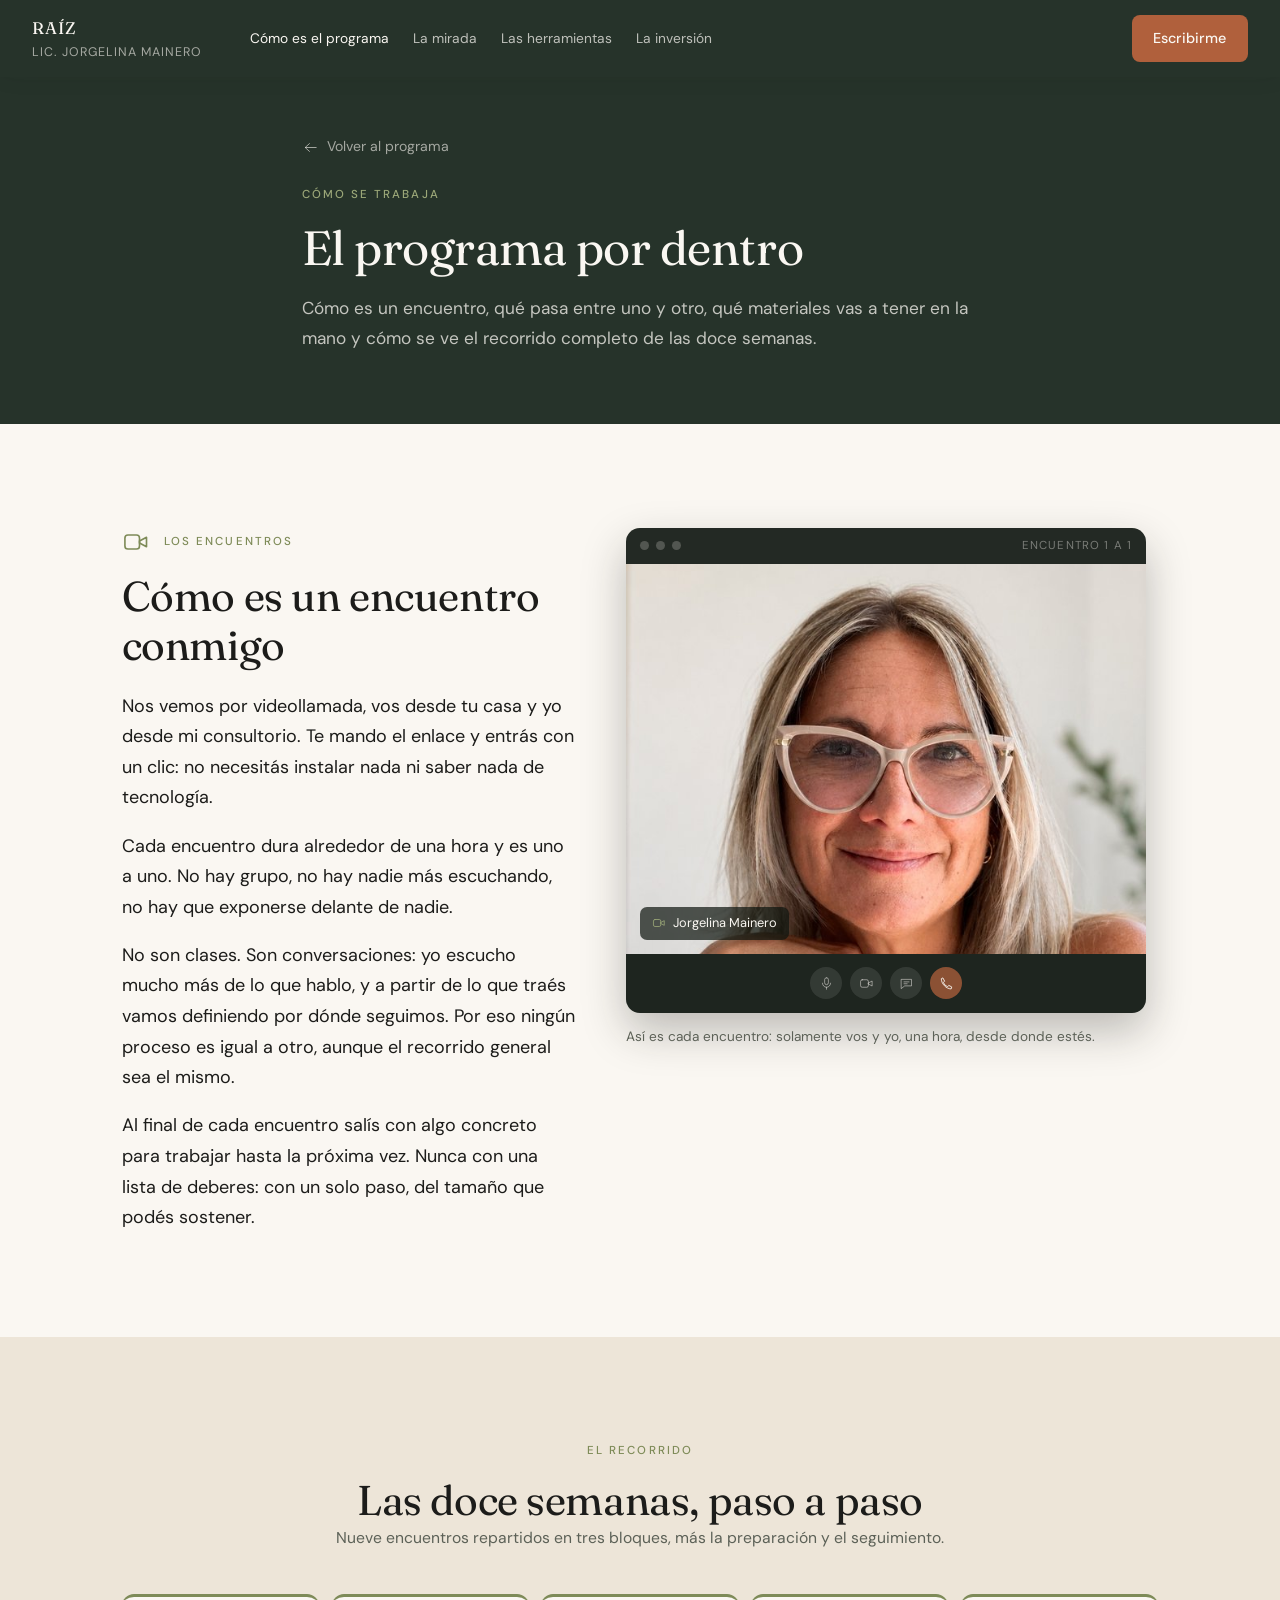
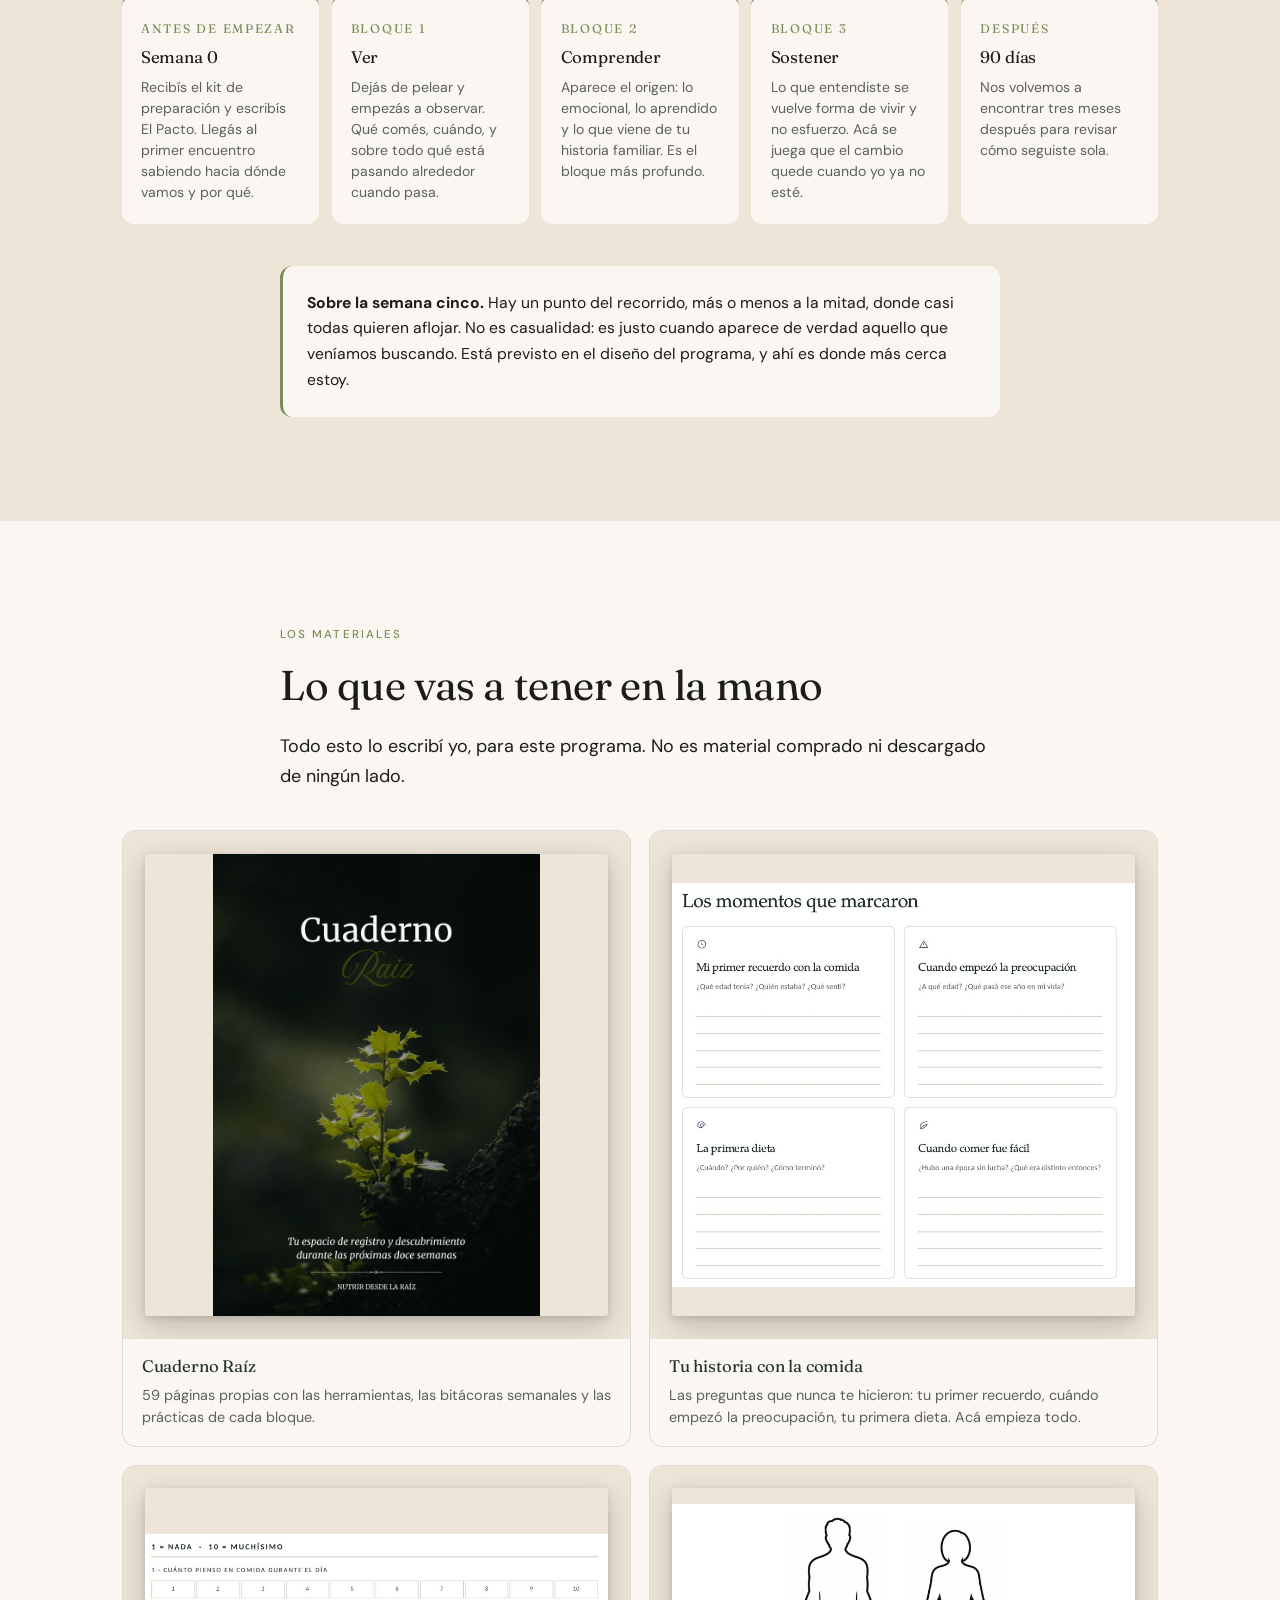
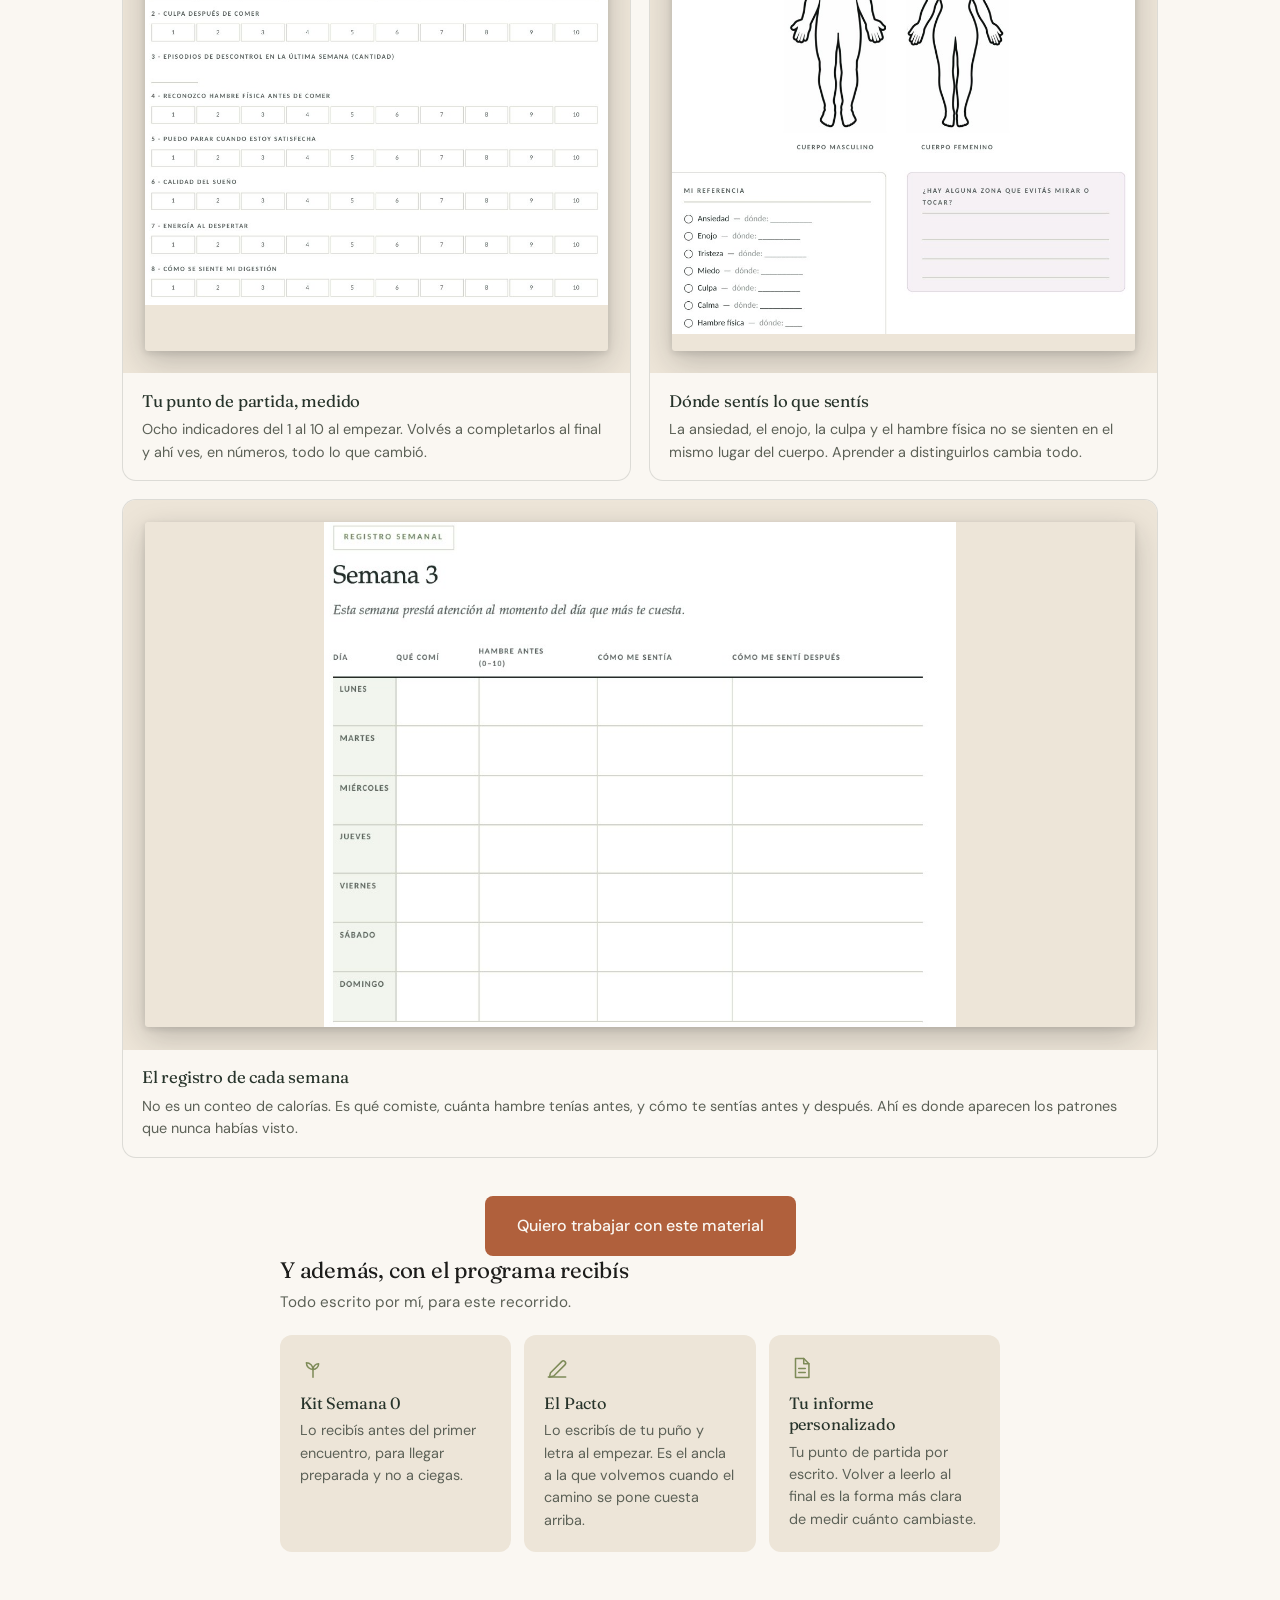
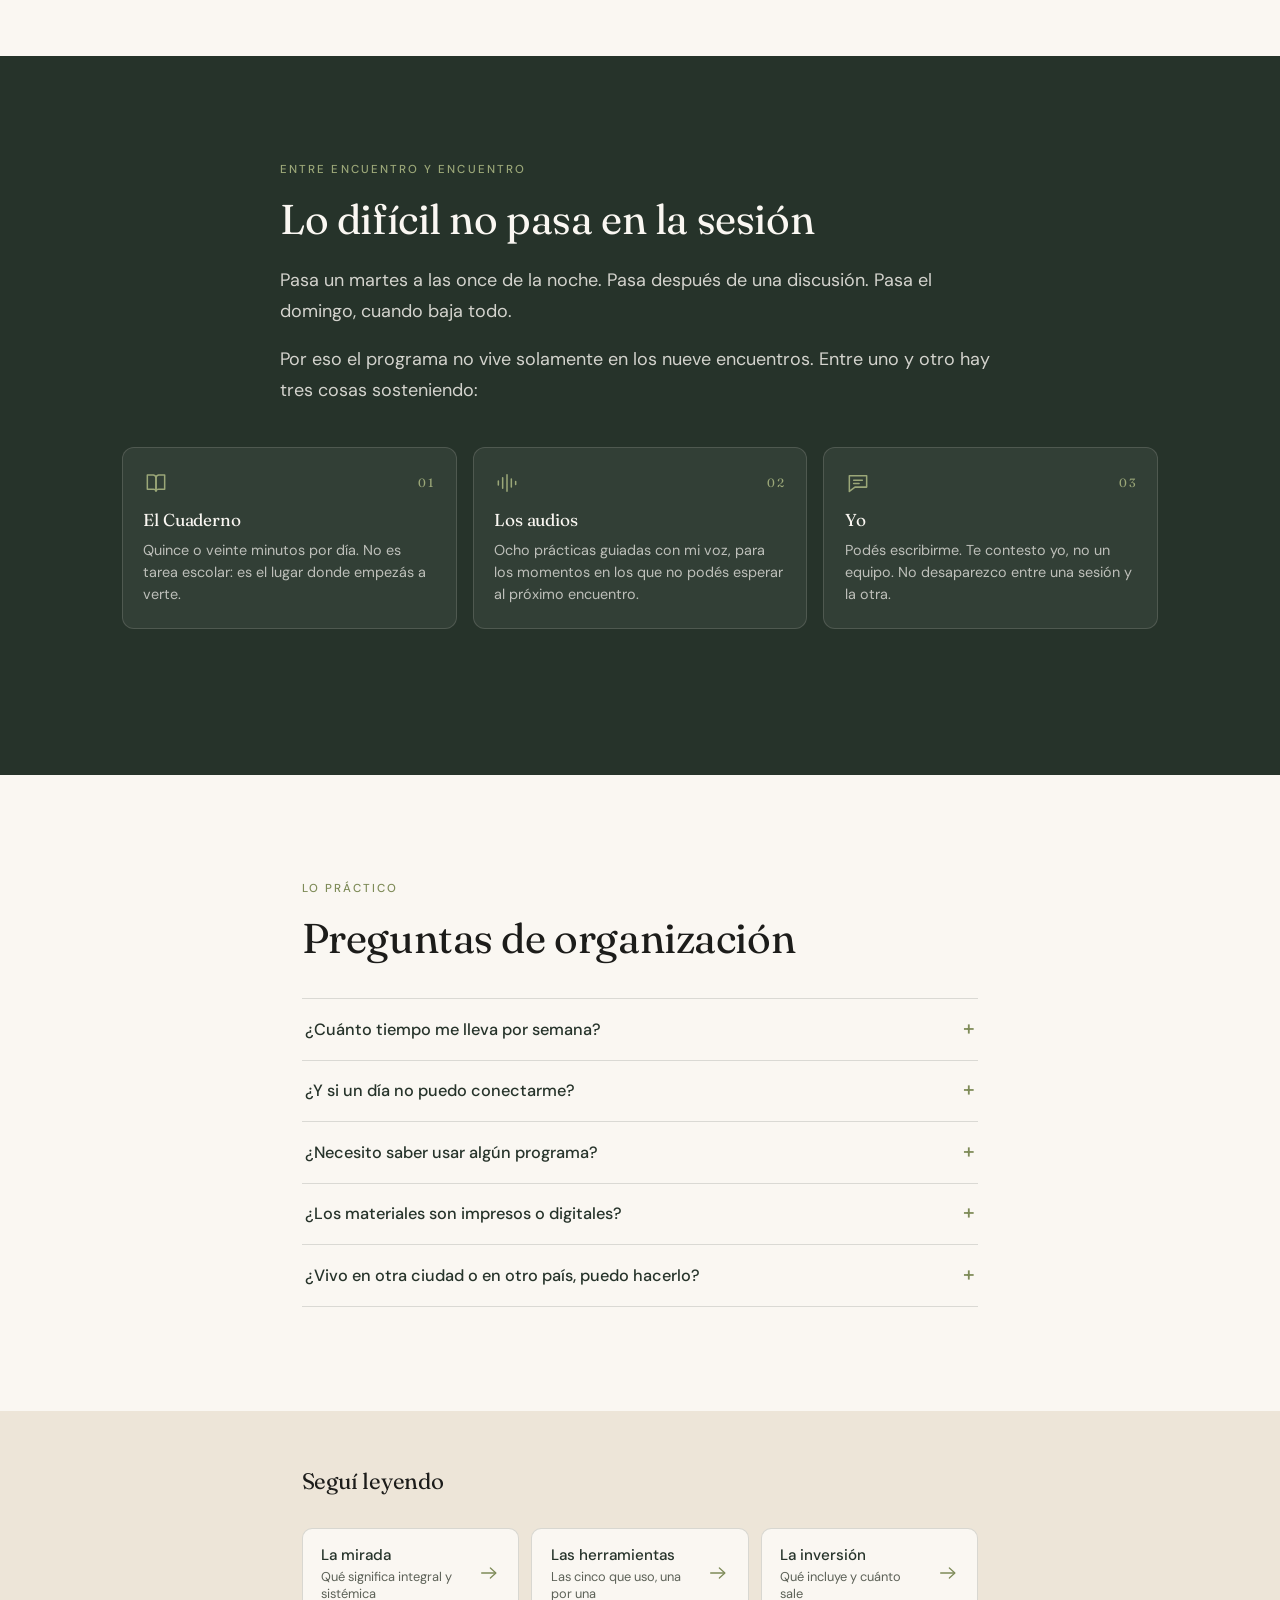
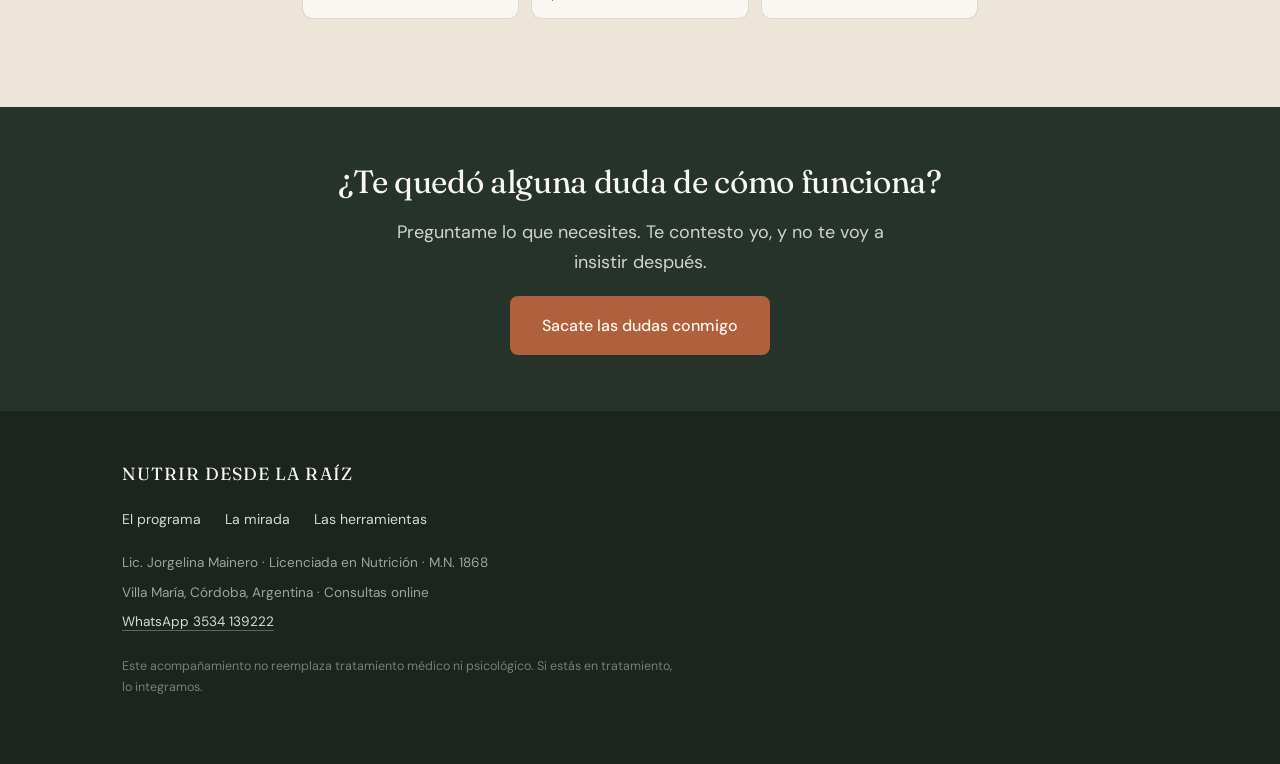
==== commit 8c4ca045: "Add files via upload" ====
--- a/el-programa.html
+++ b/el-programa.html
@@ -33,6 +33,7 @@
     <a class="bmark" href="index.html">Raíz</a>
     <div class="bsub">Lic. Jorgelina Mainero</div>
   </div>
+  <nav class="barnav"><a href="el-programa.html" class="act">Cómo es el programa</a><a href="metodologia.html">La mirada</a><a href="herramientas.html">Las herramientas</a><a href="index.html#inversion">La inversión</a></nav>
   <a class="btn btn-sm" href="https://wa.me/5493534139222?text=Hola%20Jorgelina%21%20Estoy%20viendo%20c%C3%B3mo%20es%20el%20programa%20por%20dentro%20y%20quiero%20hablar%20con%20vos." target="_blank" rel="noopener">Escribirme</a>
 </div>
 
--- a/estilos.css
+++ b/estilos.css
@@ -54,6 +54,19 @@
 .tlink{display:inline-block;color:var(--terra);text-decoration:none;border-bottom:1px solid rgba(176,96,60,.35);padding-bottom:2px;font-size:1rem;transition:border-color .2s}
 .tlink:hover{border-color:var(--terra)}
 
+/* navegacion a las otras paginas */
+.barnav{display:none;gap:1.5rem;margin-right:auto;margin-left:2rem}
+.barnav a{text-decoration:none;font-size:.86rem;color:rgba(250,247,242,.72);transition:color .2s;white-space:nowrap}
+.barnav a:hover{color:var(--oliva-claro)}
+.barnav a.act{color:var(--hueso)}
+@media(min-width:1000px){.barnav{display:flex}}
+
+.pills{display:flex;flex-wrap:wrap;gap:.5rem;margin-top:1.8rem}
+.pills a{display:inline-flex;align-items:center;gap:.4rem;text-decoration:none;font-size:.85rem;color:var(--verde);background:var(--arena);border:1px solid rgba(38,51,42,.14);border-radius:100px;padding:.5rem 1rem;transition:border-color .2s,background .2s}
+.pills a:hover{border-color:var(--oliva);background:#e6dccc}
+.pills a .ic{width:15px;height:15px;color:var(--oliva)}
+@media(min-width:1000px){.pills{display:none}}
+
 /* enlaces a paginas internas */
 .mas{display:grid;gap:.75rem;margin:2rem 0}
 @media(min-width:720px){.mas{grid-template-columns:repeat(3,1fr)}}
@@ -76,7 +89,8 @@
 @media(min-width:720px){#hero{padding-top:5.5rem}}
 .hgrid{display:grid;gap:2.4rem;align-items:center}
 @media(min-width:860px){.hgrid{grid-template-columns:1.05fr .95fr;gap:3.5rem}}
-.hphoto{border-radius:14px;overflow:hidden;background:var(--arena)}
+.hphoto{border-radius:14px;overflow:hidden;background:var(--arena);aspect-ratio:4/5;max-height:560px;width:100%}
+.hphoto img{width:100%;height:100%;object-fit:cover;object-position:center 18%}
 .creds{display:flex;flex-wrap:wrap;gap:.5rem 1.4rem;margin-top:2.2rem;padding-top:1.3rem;border-top:1px solid rgba(38,51,42,.14);font-size:.83rem;color:var(--gris)}
 .audio{display:flex;align-items:center;gap:.85rem;background:var(--arena);border:1px solid rgba(38,51,42,.12);border-radius:10px;padding:.8rem 1rem;margin-top:1.6rem;cursor:pointer;max-width:400px;transition:border-color .2s}
 .audio:hover{border-color:rgba(38,51,42,.3)}
@@ -165,7 +179,8 @@
 /* metodo */
 .mgrid{display:grid;gap:2.4rem;align-items:start}
 @media(min-width:880px){.mgrid{grid-template-columns:.92fr 1.08fr;gap:3.2rem}}
-.mphoto{border-radius:14px;overflow:hidden;background:var(--arena)}
+.mphoto{border-radius:14px;overflow:hidden;background:var(--arena);aspect-ratio:3/4;max-height:540px}
+.mphoto img{width:100%;height:100%;object-fit:cover;object-position:center 30%}
 .tools{display:grid;gap:.75rem;margin:1.8rem 0}
 .tool{background:var(--arena);border-radius:10px;padding:1rem 1.15rem;display:flex;gap:.9rem;align-items:flex-start}
 .tool .ic{color:var(--oliva);margin-top:.15rem}
@@ -275,6 +290,10 @@
 footer .fnav a:hover{color:var(--oliva-claro)}
 .legal{margin-top:1.4rem;font-size:.78rem;color:rgba(250,247,242,.42);max-width:560px}
 
+/* cuando el hero y la metodologia pasan a una sola columna, la foto no puede ocupar toda la pantalla */
+@media(max-width:859px){.hphoto{max-width:400px;margin:0 auto;max-height:480px}}
+@media(max-width:879px){.mphoto{max-width:300px;margin:0 auto;max-height:420px}}
+
 .rv{opacity:0;transform:translateY(18px);transition:opacity .7s ease,transform .7s ease}
 .rv.in{opacity:1;transform:none}
 @media(prefers-reduced-motion:reduce){.rv{opacity:1;transform:none;transition:none}html{scroll-behavior:auto}}
@@ -293,9 +312,16 @@
   .cmp .c{padding:.8rem .75rem;font-size:.87rem;line-height:1.45}
   .cmp .head .c{font-size:.8rem;letter-spacing:.04em}
   .quote{padding-left:1.1rem;margin:2rem 0}
+  .ad{gap:.6rem}
   .ad .hd{display:none}
-  .ad .p{grid-template-columns:1fr;gap:.35rem;padding:.9rem 1rem}
-  .ad .p .ar{justify-content:flex-start;transform:rotate(90deg);margin-left:.1rem}
+  .ad .p{grid-template-columns:1fr;gap:0;padding:0;overflow:hidden}
+  .ad .p .ar{display:none}
+  .ad .p .x,.ad .p .y{padding:.8rem 1rem;font-size:.94rem}
+  .ad .p .x{background:rgba(28,28,26,.045);border-bottom:1px solid rgba(38,51,42,.1)}
+  .ad .p .x:before{content:"Hoy · ";font-size:.72rem;letter-spacing:.12em;text-transform:uppercase;color:var(--gris);font-weight:500}
+  .ad .p .y:before{content:"Después · ";font-size:.72rem;letter-spacing:.12em;text-transform:uppercase;color:var(--oliva);font-weight:500}
+  .hphoto{aspect-ratio:1/1;max-height:340px}
+  .mphoto{max-width:270px;margin:0 auto;max-height:none}
   .tl .st{padding:1.15rem 1.1rem}
   .card{padding:1.25rem 1.15rem}
   .herr{padding:1.35rem 1.2rem}
